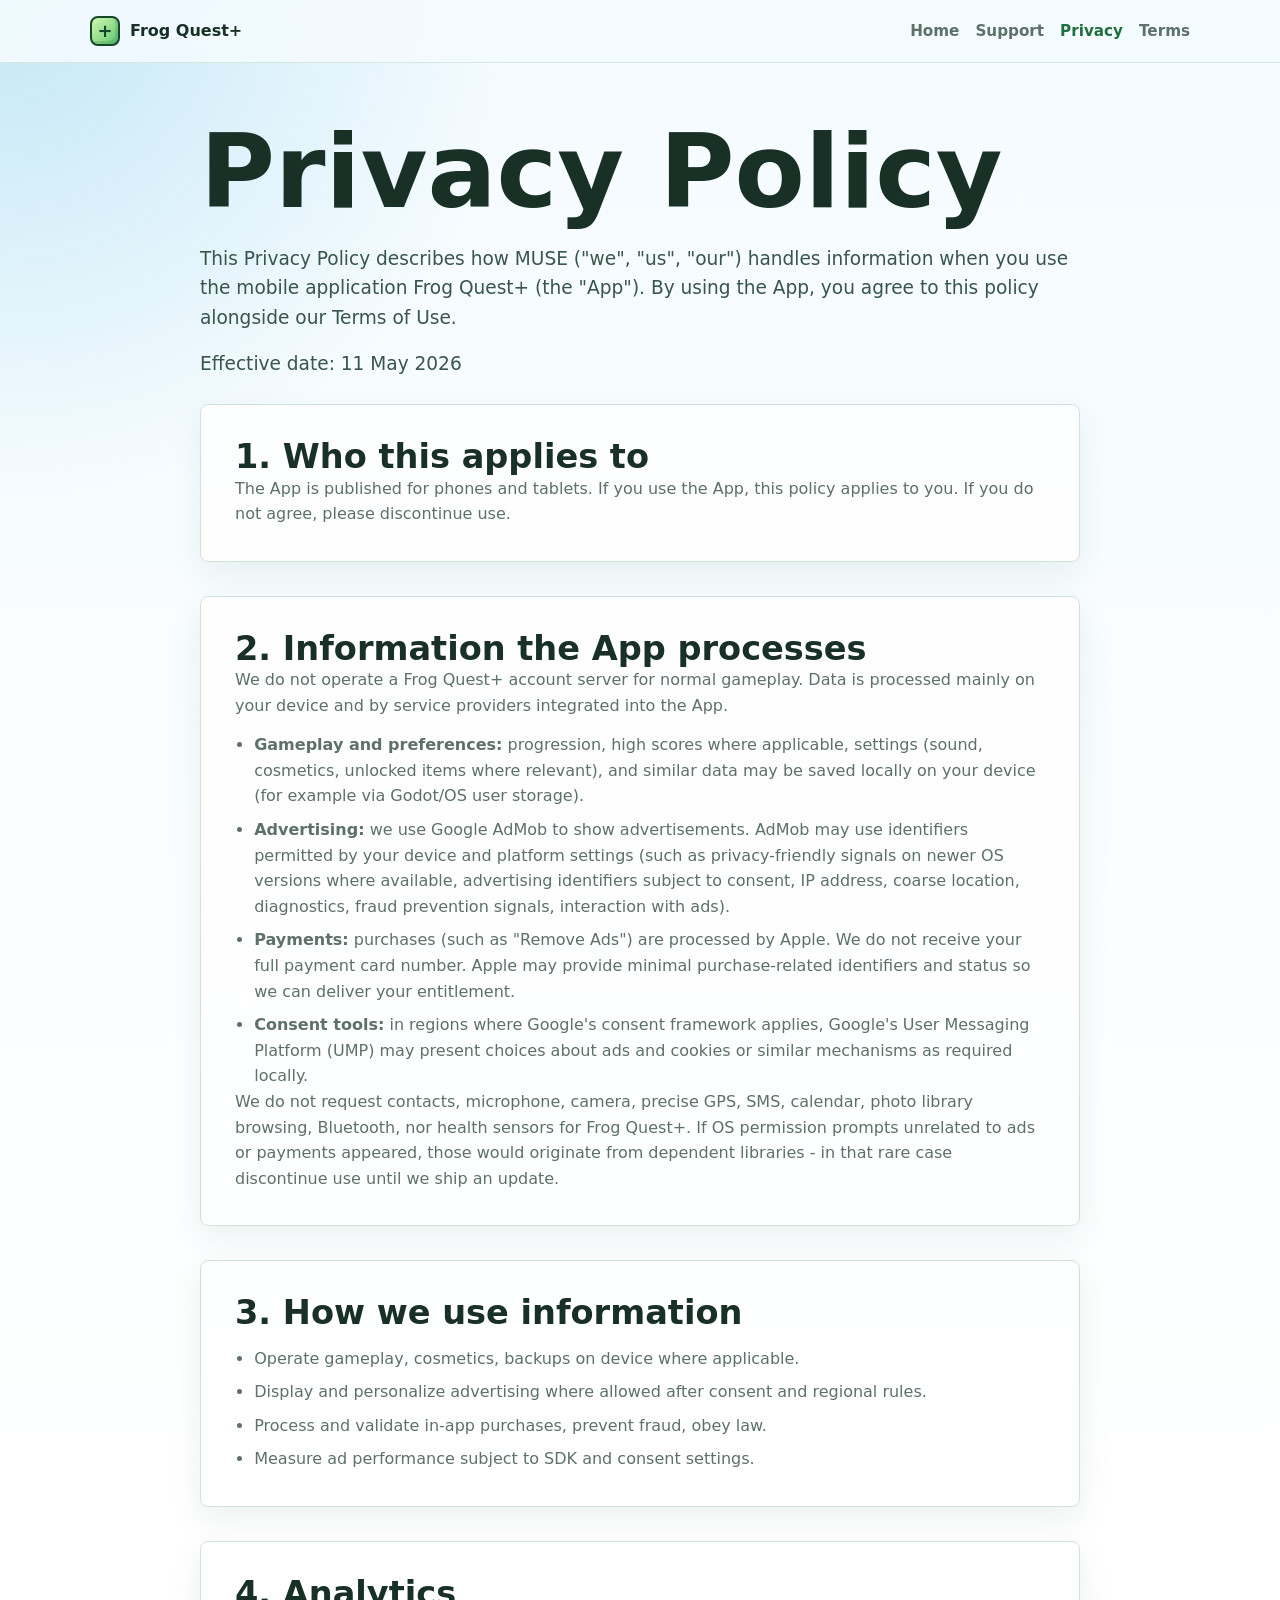
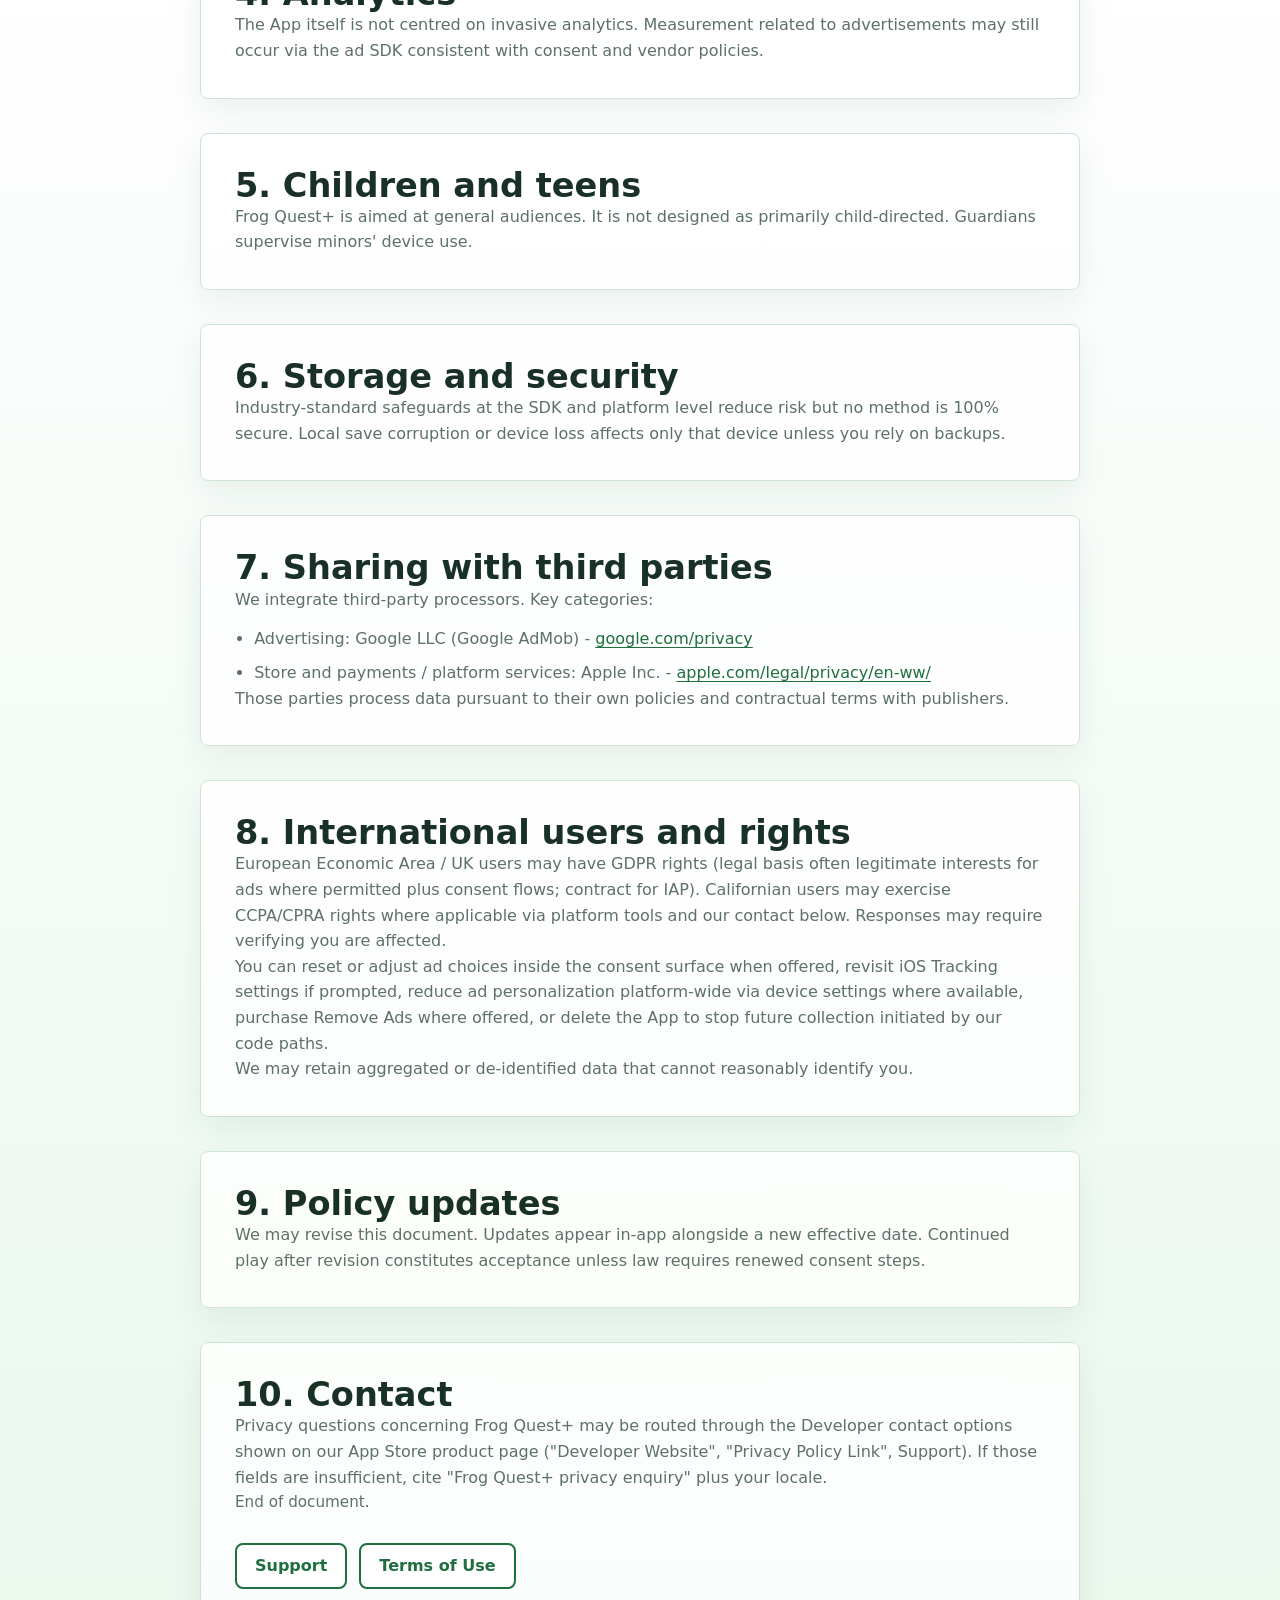
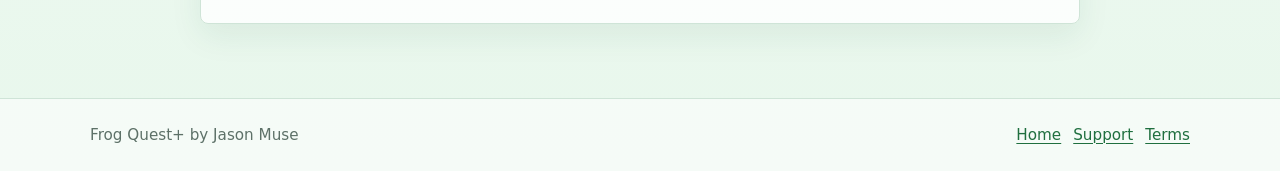
==== privacy_policy.html @ 597c9a6f "Add Frog Quest support site" ====
<!doctype html>
<html lang="en">
  <head>
    <meta charset="utf-8">
    <meta name="viewport" content="width=device-width, initial-scale=1">
    <title>Privacy Policy - Frog Quest+</title>
    <meta name="description" content="Privacy Policy for Frog Quest+, the iOS game by Jason Muse.">
    <link rel="stylesheet" href="styles.css">
  </head>
  <body>
    <header class="site-header">
      <nav class="nav" aria-label="Main navigation">
        <a class="brand" href="index.html">
          <span class="brand-mark" aria-hidden="true">+</span>
          <span>Frog Quest+</span>
        </a>
        <div class="nav-links">
          <a href="index.html">Home</a>
          <a href="support.html">Support</a>
          <a href="privacy_policy.html" aria-current="page">Privacy</a>
          <a href="terms_of_use.html">Terms</a>
        </div>
      </nav>
    </header>

    <main class="content-page">
      <section class="page-title" aria-labelledby="privacy-title">
        <h1 id="privacy-title">Privacy Policy</h1>
        <p>This Privacy Policy describes how MUSE ("we", "us", "our") handles information when you use the mobile application Frog Quest+ (the "App"). By using the App, you agree to this policy alongside our Terms of Use.</p>
        <p class="meta">Effective date: 11 May 2026</p>
      </section>

      <section class="document" aria-label="Privacy policy">
        <article class="info-block">
          <h2>1. Who this applies to</h2>
          <p>The App is published for phones and tablets. If you use the App, this policy applies to you. If you do not agree, please discontinue use.</p>
        </article>

        <article class="info-block">
          <h2>2. Information the App processes</h2>
          <p>We do not operate a Frog Quest+ account server for normal gameplay. Data is processed mainly on your device and by service providers integrated into the App.</p>
          <ul>
            <li><strong>Gameplay and preferences:</strong> progression, high scores where applicable, settings (sound, cosmetics, unlocked items where relevant), and similar data may be saved locally on your device (for example via Godot/OS user storage).</li>
            <li><strong>Advertising:</strong> we use Google AdMob to show advertisements. AdMob may use identifiers permitted by your device and platform settings (such as privacy-friendly signals on newer OS versions where available, advertising identifiers subject to consent, IP address, coarse location, diagnostics, fraud prevention signals, interaction with ads).</li>
            <li><strong>Payments:</strong> purchases (such as "Remove Ads") are processed by Apple. We do not receive your full payment card number. Apple may provide minimal purchase-related identifiers and status so we can deliver your entitlement.</li>
            <li><strong>Consent tools:</strong> in regions where Google's consent framework applies, Google's User Messaging Platform (UMP) may present choices about ads and cookies or similar mechanisms as required locally.</li>
          </ul>
          <p>We do not request contacts, microphone, camera, precise GPS, SMS, calendar, photo library browsing, Bluetooth, nor health sensors for Frog Quest+. If OS permission prompts unrelated to ads or payments appeared, those would originate from dependent libraries - in that rare case discontinue use until we ship an update.</p>
        </article>

        <article class="info-block">
          <h2>3. How we use information</h2>
          <ul>
            <li>Operate gameplay, cosmetics, backups on device where applicable.</li>
            <li>Display and personalize advertising where allowed after consent and regional rules.</li>
            <li>Process and validate in-app purchases, prevent fraud, obey law.</li>
            <li>Measure ad performance subject to SDK and consent settings.</li>
          </ul>
        </article>

        <article class="info-block">
          <h2>4. Analytics</h2>
          <p>The App itself is not centred on invasive analytics. Measurement related to advertisements may still occur via the ad SDK consistent with consent and vendor policies.</p>
        </article>

        <article class="info-block">
          <h2>5. Children and teens</h2>
          <p>Frog Quest+ is aimed at general audiences. It is not designed as primarily child-directed. Guardians supervise minors' device use.</p>
        </article>

        <article class="info-block">
          <h2>6. Storage and security</h2>
          <p>Industry-standard safeguards at the SDK and platform level reduce risk but no method is 100% secure. Local save corruption or device loss affects only that device unless you rely on backups.</p>
        </article>

        <article class="info-block">
          <h2>7. Sharing with third parties</h2>
          <p>We integrate third-party processors. Key categories:</p>
          <ul>
            <li>Advertising: Google LLC (Google AdMob) - <a href="https://google.com/privacy">google.com/privacy</a></li>
            <li>Store and payments / platform services: Apple Inc. - <a href="https://apple.com/legal/privacy/en-ww/">apple.com/legal/privacy/en-ww/</a></li>
          </ul>
          <p>Those parties process data pursuant to their own policies and contractual terms with publishers.</p>
        </article>

        <article class="info-block">
          <h2>8. International users and rights</h2>
          <p>European Economic Area / UK users may have GDPR rights (legal basis often legitimate interests for ads where permitted plus consent flows; contract for IAP). Californian users may exercise CCPA/CPRA rights where applicable via platform tools and our contact below. Responses may require verifying you are affected.</p>
          <p>You can reset or adjust ad choices inside the consent surface when offered, revisit iOS Tracking settings if prompted, reduce ad personalization platform-wide via device settings where available, purchase Remove Ads where offered, or delete the App to stop future collection initiated by our code paths.</p>
          <p>We may retain aggregated or de-identified data that cannot reasonably identify you.</p>
        </article>

        <article class="info-block">
          <h2>9. Policy updates</h2>
          <p>We may revise this document. Updates appear in-app alongside a new effective date. Continued play after revision constitutes acceptance unless law requires renewed consent steps.</p>
        </article>

        <article class="info-block">
          <h2>10. Contact</h2>
          <p>Privacy questions concerning Frog Quest+ may be routed through the Developer contact options shown on our App Store product page ("Developer Website", "Privacy Policy Link", Support). If those fields are insufficient, cite "Frog Quest+ privacy enquiry" plus your locale.</p>
          <p class="meta">End of document.</p>
          <div class="link-row">
            <a class="button secondary" href="support.html">Support</a>
            <a class="button secondary" href="terms_of_use.html">Terms of Use</a>
          </div>
        </article>
      </section>
    </main>

    <footer class="site-footer">
      <div class="footer-inner">
        <span>Frog Quest+ by Jason Muse</span>
        <div class="footer-links">
          <a href="index.html">Home</a>
          <a href="support.html">Support</a>
          <a href="terms_of_use.html">Terms</a>
        </div>
      </div>
    </footer>
  </body>
</html>
---- styles.css ----
:root {
  color-scheme: light;
  --bg: #f4fbff;
  --bg-2: #e8f7ec;
  --surface: #ffffff;
  --surface-soft: #f7fbf4;
  --ink: #183026;
  --muted: #5d7168;
  --line: #cfe4d7;
  --leaf: #3e9f5c;
  --leaf-dark: #1f6f3f;
  --sky: #74c7e7;
  --sun: #f6c65b;
  --mud: #7a5a35;
  --shadow: 0 18px 50px rgba(30, 84, 66, 0.14);
}

* {
  box-sizing: border-box;
}

html {
  min-height: 100%;
  background: var(--bg);
}

body {
  margin: 0;
  min-height: 100%;
  font-family: ui-sans-serif, system-ui, -apple-system, BlinkMacSystemFont, "Segoe UI", sans-serif;
  line-height: 1.6;
  color: var(--ink);
  overflow-x: hidden;
  background:
    radial-gradient(circle at top left, rgba(116, 199, 231, 0.38), transparent 32rem),
    linear-gradient(180deg, var(--bg) 0%, var(--surface) 46%, var(--bg-2) 100%);
}

a {
  color: var(--leaf-dark);
  text-decoration-thickness: 0.08em;
  text-underline-offset: 0.18em;
}

a:hover {
  color: #124d2b;
}

.site-header {
  position: sticky;
  top: 0;
  z-index: 10;
  border-bottom: 1px solid rgba(207, 228, 215, 0.8);
  background: rgba(244, 251, 255, 0.88);
  backdrop-filter: blur(16px);
}

.nav {
  width: calc(100% - 32px);
  max-width: 1100px;
  margin: 0 auto;
  display: flex;
  align-items: center;
  justify-content: space-between;
  gap: 20px;
  padding: 16px 0;
}

.brand {
  display: inline-flex;
  align-items: center;
  gap: 10px;
  min-width: max-content;
  color: var(--ink);
  font-weight: 800;
  text-decoration: none;
}

.brand-mark {
  width: 30px;
  height: 30px;
  display: inline-grid;
  place-items: center;
  border: 2px solid #13462a;
  border-radius: 8px;
  color: #13462a;
  background: linear-gradient(135deg, #d3f7ac, #5dc773);
  box-shadow: inset -3px -3px 0 rgba(19, 70, 42, 0.14);
  font-size: 18px;
  line-height: 1;
}

.nav-links {
  display: flex;
  flex-wrap: wrap;
  align-items: center;
  justify-content: flex-end;
  gap: 8px 16px;
}

.nav-links a {
  color: var(--muted);
  font-size: 0.95rem;
  font-weight: 700;
  text-decoration: none;
}

.nav-links a[aria-current="page"],
.nav-links a:hover {
  color: var(--leaf-dark);
}

main {
  width: calc(100% - 32px);
  max-width: 1100px;
  margin: 0 auto;
}

.hero {
  min-height: clamp(520px, 82vh, 760px);
  display: grid;
  grid-template-columns: minmax(0, 1.04fr) minmax(280px, 0.96fr);
  align-items: center;
  gap: clamp(28px, 6vw, 74px);
  padding: 54px 0 42px;
}

.hero-copy {
  max-width: 660px;
  min-width: 0;
}

h1,
h2,
h3 {
  line-height: 1.08;
  margin: 0;
  letter-spacing: 0;
  overflow-wrap: break-word;
}

h1 {
  font-size: clamp(3rem, 8vw, 6.9rem);
  font-weight: 900;
}

h2 {
  font-size: clamp(1.9rem, 4vw, 3.35rem);
  font-weight: 850;
}

h3 {
  font-size: 1.1rem;
  font-weight: 850;
}

p {
  margin: 0;
  overflow-wrap: break-word;
}

.lead {
  margin-top: 22px;
  max-width: 590px;
  color: #39564a;
  font-size: clamp(1.12rem, 2vw, 1.35rem);
  line-height: 1.55;
}

.hero-actions,
.link-row {
  display: flex;
  flex-wrap: wrap;
  gap: 12px;
  margin-top: 28px;
}

.button {
  display: inline-flex;
  align-items: center;
  justify-content: center;
  min-height: 46px;
  padding: 12px 18px;
  border: 2px solid var(--leaf-dark);
  border-radius: 8px;
  background: var(--leaf-dark);
  color: #ffffff;
  font-weight: 850;
  line-height: 1;
  text-decoration: none;
  box-shadow: 0 10px 22px rgba(31, 111, 63, 0.18);
}

.button.secondary {
  background: rgba(255, 255, 255, 0.78);
  color: var(--leaf-dark);
  box-shadow: none;
}

.button:hover {
  transform: translateY(-1px);
  color: #ffffff;
}

.button.secondary:hover {
  color: var(--leaf-dark);
}

.pixel-scene {
  position: relative;
  width: 100%;
  min-width: 0;
  min-height: 440px;
  border: 1px solid var(--line);
  border-radius: 8px;
  overflow: hidden;
  background:
    linear-gradient(180deg, rgba(116, 199, 231, 0.48) 0%, rgba(255, 255, 255, 0.64) 54%, rgba(196, 232, 176, 0.86) 100%);
  box-shadow: var(--shadow);
  isolation: isolate;
}

.pixel-scene::before {
  content: "";
  position: absolute;
  inset: 24px 30px auto auto;
  width: 74px;
  height: 74px;
  background: var(--sun);
  border: 4px solid rgba(122, 90, 53, 0.22);
  border-radius: 8px;
  box-shadow: 12px 12px 0 rgba(246, 198, 91, 0.18);
}

.tree {
  position: absolute;
  left: 50%;
  bottom: -18px;
  width: 96px;
  height: 348px;
  transform: translateX(-50%);
  background: linear-gradient(90deg, #5d3d22, #8f673a 46%, #5d3d22);
  border: 4px solid #4d341d;
  border-bottom: 0;
  border-radius: 8px 8px 0 0;
}

.tree::before,
.tree::after {
  content: "";
  position: absolute;
  left: 50%;
  width: 190px;
  height: 86px;
  transform: translateX(-50%);
  border: 4px solid #174927;
  border-radius: 8px;
  background:
    linear-gradient(90deg, transparent 0 18px, rgba(255, 255, 255, 0.18) 18px 23px, transparent 23px),
    linear-gradient(135deg, #7ed56b, #2f954d);
  box-shadow:
    -72px 34px 0 -8px #4ab25b,
    74px 46px 0 -10px #6acb65,
    4px 76px 0 -12px #2d8848;
}

.tree::before {
  top: 22px;
}

.tree::after {
  top: 128px;
  width: 154px;
  height: 72px;
  opacity: 0.94;
}

.platform {
  position: absolute;
  height: 18px;
  border: 3px solid #4d341d;
  border-radius: 6px;
  background: linear-gradient(180deg, #7fc15d, #5a923c);
  box-shadow: 0 8px 0 #6e4c28;
}

.platform.one {
  width: 122px;
  left: 42px;
  bottom: 124px;
}

.platform.two {
  width: 110px;
  right: 50px;
  bottom: 214px;
}

.platform.three {
  width: 92px;
  left: 58px;
  top: 110px;
}

.frog {
  position: absolute;
  left: 88px;
  bottom: 160px;
  width: 48px;
  height: 34px;
  border: 4px solid #13462a;
  border-radius: 8px;
  background: #7ee26e;
  box-shadow:
    0 16px 0 -7px #4db759,
    40px 8px 0 -10px #13462a;
}

.frog::before,
.frog::after {
  content: "";
  position: absolute;
  top: -14px;
  width: 16px;
  height: 16px;
  border: 3px solid #13462a;
  border-radius: 6px;
  background: #dfffd6;
}

.frog::before {
  left: 3px;
}

.frog::after {
  right: 3px;
}

.section {
  padding: 54px 0;
}

.section + .section {
  border-top: 1px solid var(--line);
}

.section-header {
  max-width: 760px;
  min-width: 0;
  margin-bottom: 28px;
}

.section-header p {
  margin-top: 14px;
  color: var(--muted);
  font-size: 1.08rem;
}

.grid {
  display: grid;
  grid-template-columns: repeat(3, minmax(0, 1fr));
  gap: 16px;
  min-width: 0;
}

.grid.two {
  grid-template-columns: repeat(2, minmax(0, 1fr));
}

.card,
.info-block {
  min-width: 0;
  border: 1px solid var(--line);
  border-radius: 8px;
  background: rgba(255, 255, 255, 0.82);
  box-shadow: 0 12px 32px rgba(30, 84, 66, 0.08);
}

.card {
  padding: 22px;
}

.card p,
.info-block p,
li {
  color: var(--muted);
  overflow-wrap: break-word;
}

.card p {
  margin-top: 8px;
}

.info-block {
  padding: clamp(22px, 4vw, 34px);
}

.info-block + .info-block {
  margin-top: 16px;
}

.content-page {
  max-width: 880px;
  padding: 54px 0 74px;
}

.page-title {
  margin-bottom: 26px;
}

.page-title p {
  margin-top: 16px;
  color: #39564a;
  font-size: 1.16rem;
}

.document {
  display: grid;
  gap: 18px;
  min-width: 0;
}

.document h2 {
  font-size: clamp(1.45rem, 3vw, 2.1rem);
}

.document h3 {
  margin-top: 10px;
}

ul,
ol {
  margin: 14px 0 0;
  padding-left: 1.2rem;
}

li + li {
  margin-top: 8px;
}

.meta {
  color: var(--muted);
  font-size: 0.95rem;
}

.site-footer {
  border-top: 1px solid var(--line);
  background: rgba(255, 255, 255, 0.58);
}

.footer-inner {
  width: calc(100% - 32px);
  max-width: 1100px;
  margin: 0 auto;
  display: flex;
  flex-wrap: wrap;
  align-items: center;
  justify-content: space-between;
  gap: 12px 20px;
  padding: 24px 0;
  color: var(--muted);
  font-size: 0.95rem;
}

.footer-links {
  display: flex;
  flex-wrap: wrap;
  gap: 12px;
}

@media (max-width: 820px) {
  .site-header {
    position: static;
  }

  .nav {
    align-items: flex-start;
    flex-direction: column;
  }

  .nav-links {
    justify-content: flex-start;
  }

  .hero {
    min-height: auto;
    grid-template-columns: 1fr;
    padding: 42px 0 26px;
  }

  .pixel-scene {
    min-height: 360px;
  }

  .grid,
  .grid.two {
    grid-template-columns: 1fr;
  }
}

@media (max-width: 520px) {
  main,
  .nav,
  .footer-inner {
    width: calc(100% - 22px);
    max-width: 1100px;
  }

  .nav-links {
    gap: 6px 12px;
  }

  .button {
    width: 100%;
  }

  .pixel-scene {
    min-height: 300px;
  }

  .tree {
    height: 282px;
  }
}
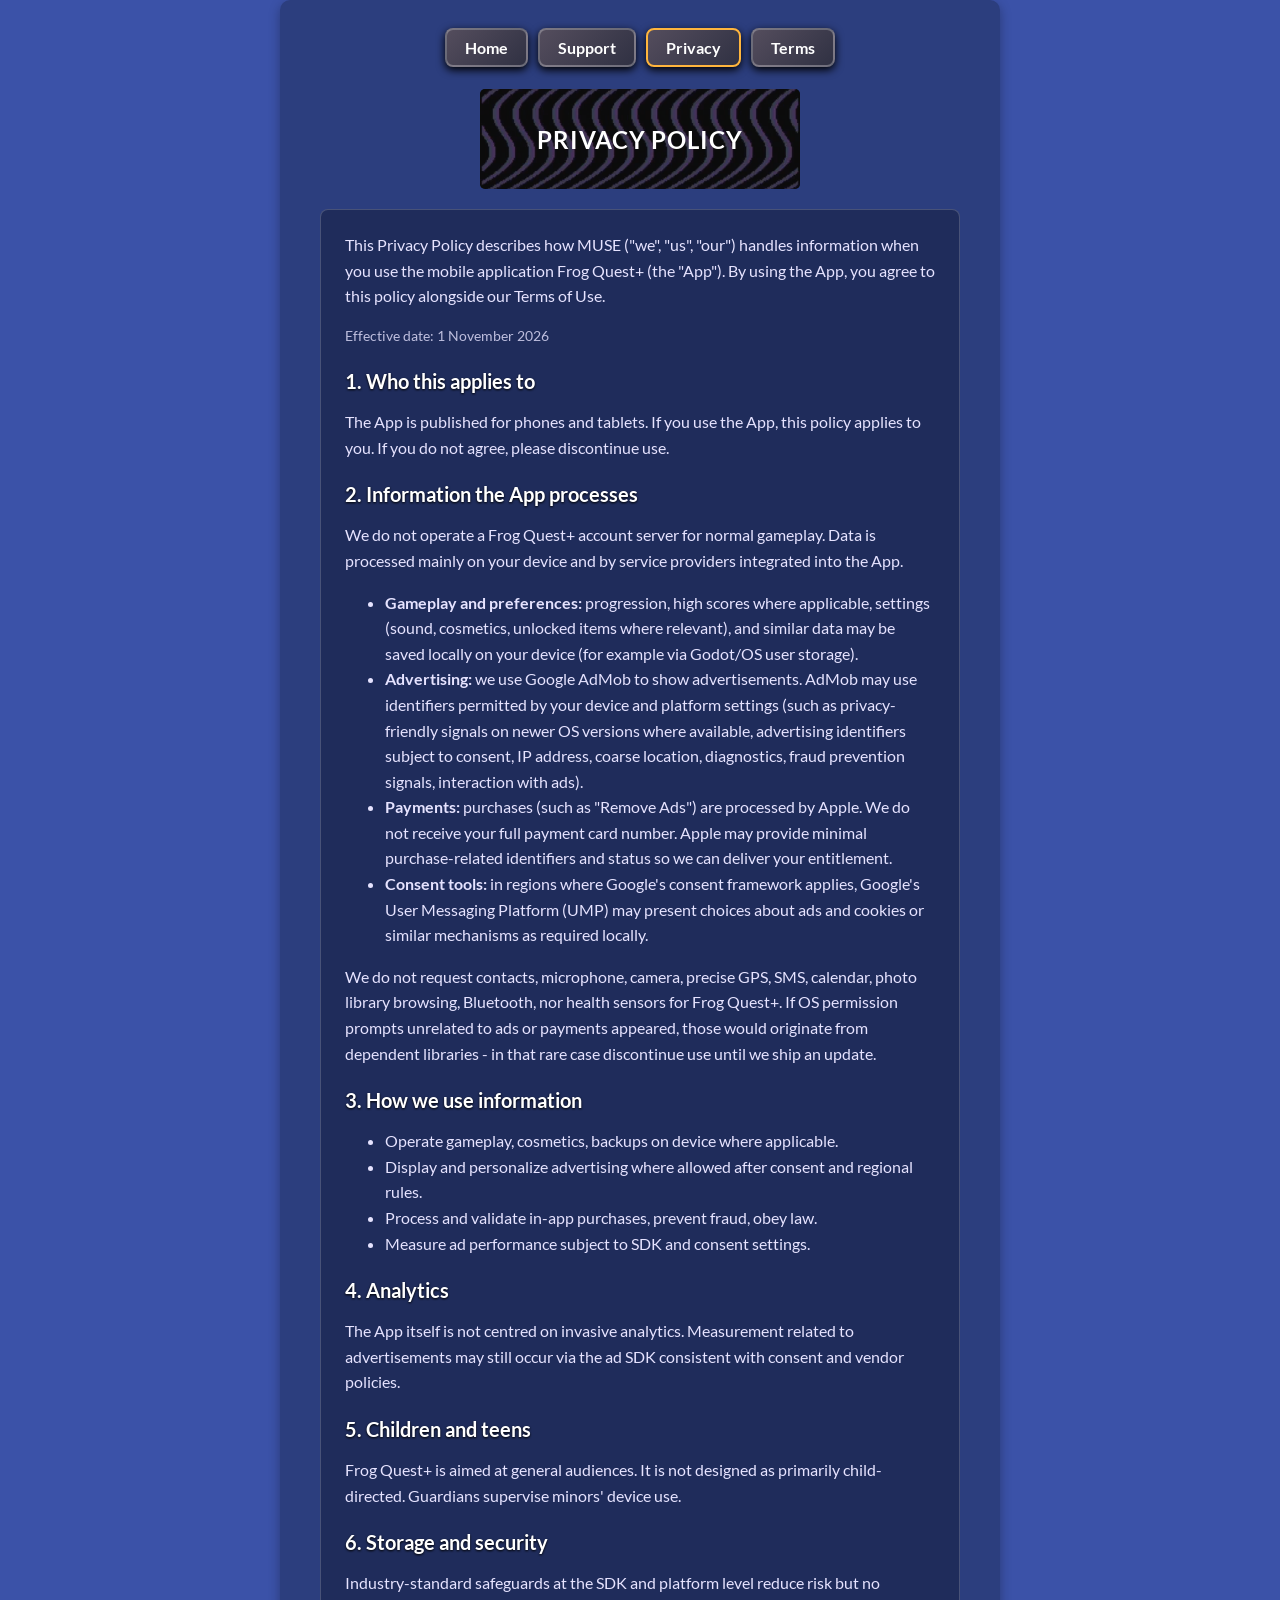
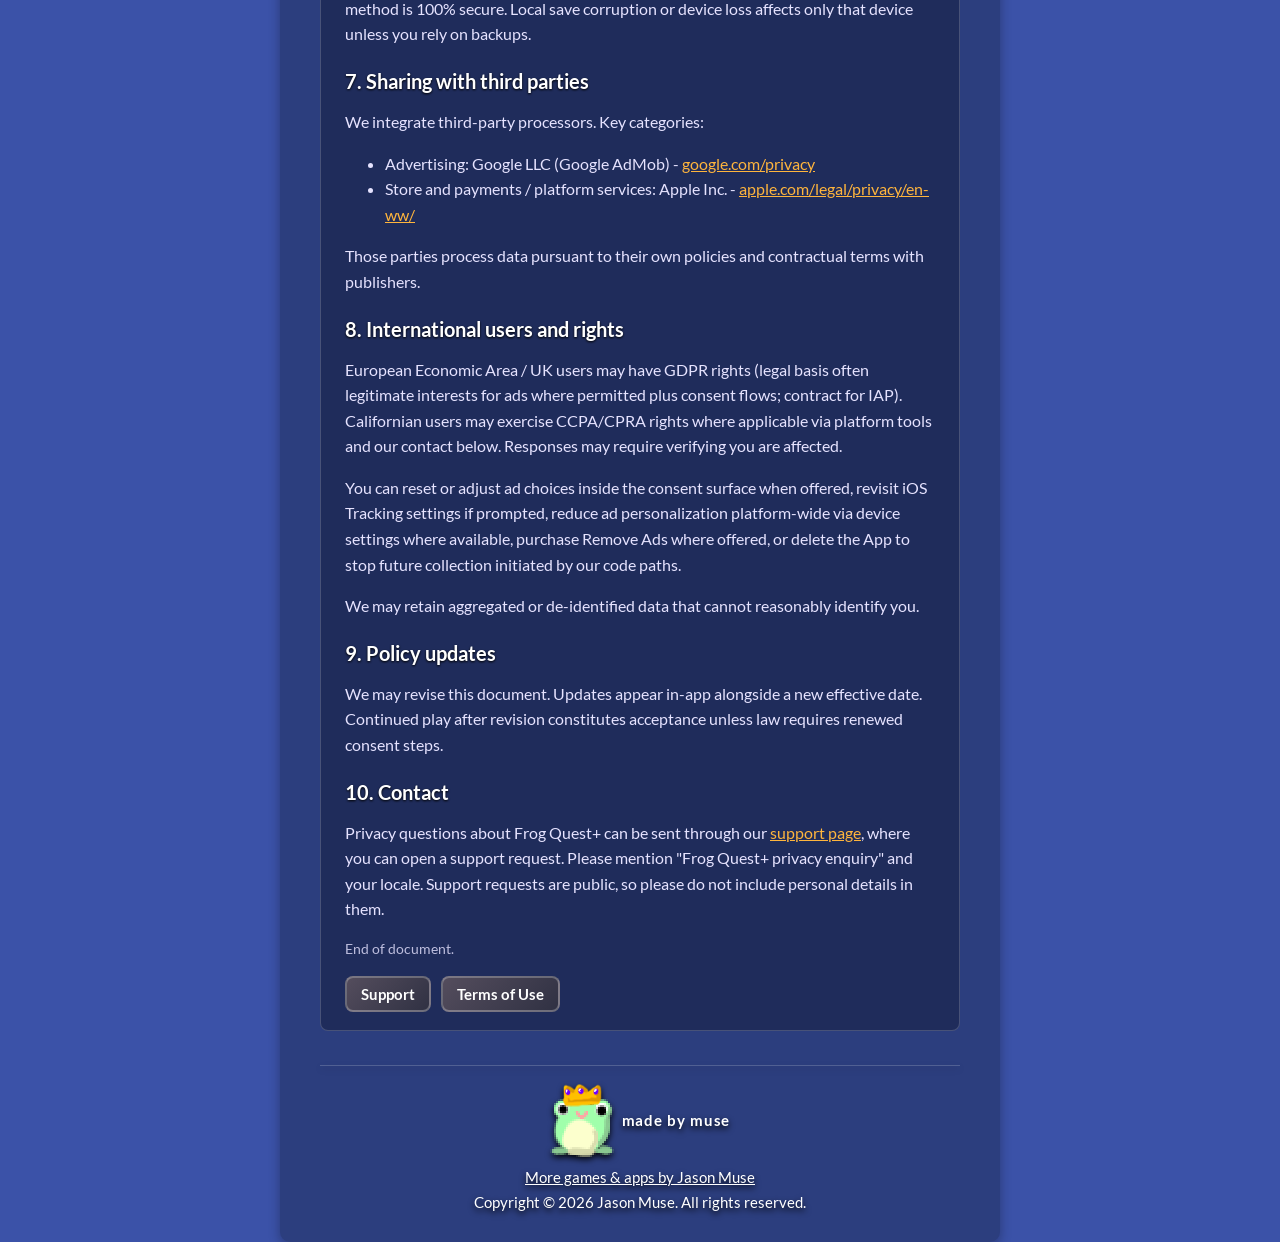
==== commit 0305d746: "Restyle the site like jasonmuse.github.io; real contact + fuller FAQ - Same look as the portfolio: r" ====
--- a/privacy_policy.html
+++ b/privacy_policy.html
@@ -1,36 +1,55 @@
 <!doctype html>
 <html lang="en">
-  <head>
-    <meta charset="utf-8">
-    <meta name="viewport" content="width=device-width, initial-scale=1">
-    <title>Privacy Policy - Frog Quest+</title>
-    <meta name="description" content="Privacy Policy for Frog Quest+, the iOS game by Jason Muse.">
-    <link rel="stylesheet" href="styles.css">
-  </head>
-  <body>
-    <header class="site-header">
-      <nav class="nav" aria-label="Main navigation">
-        <a class="brand" href="index.html">
-          <span class="brand-mark" aria-hidden="true">+</span>
-          <span>Frog Quest+</span>
-        </a>
-        <div class="nav-links">
-          <a href="index.html">Home</a>
-          <a href="support.html">Support</a>
-          <a href="privacy_policy.html" aria-current="page">Privacy</a>
-          <a href="terms_of_use.html">Terms</a>
-        </div>
-      </nav>
-    </header>
+<!-- Nothing sneaky in here, just the privacy policy. Pinky promise :] -->
 
-    <main class="content-page">
-      <section class="page-title" aria-labelledby="privacy-title">
-        <h1 id="privacy-title">Privacy Policy</h1>
-        <p>This Privacy Policy describes how MUSE ("we", "us", "our") handles information when you use the mobile application Frog Quest+ (the "App"). By using the App, you agree to this policy alongside our Terms of Use.</p>
-        <p class="meta">Effective date: 11 May 2026</p>
-      </section>
+<head>
+	<meta charset="utf-8">
+	<meta name="viewport" content="width=device-width, initial-scale=1">
+	<title>Privacy Policy - Frog Quest+</title>
+	<meta name="description" content="Privacy Policy for Frog Quest+, the iOS game by Jason Muse.">
+	<meta name="author" content="Jason Muse">
+	<meta name="theme-color" content="#373593">
+	<link rel="canonical" href="https://jasonmuse.github.io/frog-quest-support/privacy_policy.html">
+	<link rel="icon" href="images/froggy.png">
+	<link rel="apple-touch-icon" href="images/app-frog-quest-icon.jpg">
+	<link rel="preload" href="fonts/lato-v24-latin-regular.woff2" as="font" type="font/woff2" crossorigin>
+	<link rel="stylesheet" href="styles.css">
 
-      <section class="document" aria-label="Privacy policy">
+	<script>
+		// A new sky color on every load, like my main site ;]
+		const startColor = { r: 55, g: 53, b: 147 }; // Purple #373593
+		const endColor = { r: 60, g: 86, b: 171 }; // Blue #3C56AB
+
+		function randomColor(start, end) {
+			const factor = Math.random();
+			const r = Math.round(start.r + factor * (end.r - start.r));
+			const g = Math.round(start.g + factor * (end.g - start.g));
+			const b = Math.round(start.b + factor * (end.b - start.b));
+			return `rgb(${r}, ${g}, ${b})`;
+		}
+
+		document.addEventListener("DOMContentLoaded", () => {
+			document.body.style.backgroundColor = randomColor(startColor, endColor);
+		});
+	</script>
+</head>
+
+<body>
+	<div id="main-container">
+		<main>
+			<nav class="top-nav" aria-label="Frog Quest+ pages">
+				<a class="pill" href="index.html">Home</a>
+				<a class="pill" href="support.html">Support</a>
+				<a class="pill" href="privacy_policy.html" aria-current="page">Privacy</a>
+				<a class="pill" href="terms_of_use.html">Terms</a>
+			</nav>
+
+			<h1 class="section-title wide">PRIVACY POLICY</h1>
+
+			<section class="document" aria-label="Privacy policy">
+				<p>This Privacy Policy describes how MUSE ("we", "us", "our") handles information when you use the mobile application Frog Quest+ (the "App"). By using the App, you agree to this policy alongside our Terms of Use.</p>
+				<p class="meta">Effective date: 1 November 2026</p>
+
         <article class="info-block">
           <h2>1. Who this applies to</h2>
           <p>The App is published for phones and tablets. If you use the App, this policy applies to you. If you do not agree, please discontinue use.</p>
@@ -97,25 +116,23 @@
 
         <article class="info-block">
           <h2>10. Contact</h2>
-          <p>Privacy questions concerning Frog Quest+ may be routed through the Developer contact options shown on our App Store product page ("Developer Website", "Privacy Policy Link", Support). If those fields are insufficient, cite "Frog Quest+ privacy enquiry" plus your locale.</p>
+          <p>Privacy questions about Frog Quest+ can be sent through our <a href="support.html">support page</a>, where you can open a support request. Please mention "Frog Quest+ privacy enquiry" and your locale. Support requests are public, so please do not include personal details in them.</p>
           <p class="meta">End of document.</p>
           <div class="link-row">
             <a class="button secondary" href="support.html">Support</a>
             <a class="button secondary" href="terms_of_use.html">Terms of Use</a>
           </div>
         </article>
-      </section>
-    </main>
+			</section>
 
-    <footer class="site-footer">
-      <div class="footer-inner">
-        <span>Frog Quest+ by Jason Muse</span>
-        <div class="footer-links">
-          <a href="index.html">Home</a>
-          <a href="support.html">Support</a>
-          <a href="terms_of_use.html">Terms</a>
-        </div>
-      </div>
-    </footer>
-  </body>
+			<footer class="site-footer">
+				<span class="made-by"><img class="pixel" src="images/froggy-crowned.png" alt="" width="64" height="73">
+					made by muse</span><br>
+				<a href="https://jasonmuse.github.io/">More games &amp; apps by Jason Muse</a><br>
+				<span>Copyright &copy; 2026 Jason Muse. All rights reserved.</span>
+			</footer>
+		</main>
+	</div>
+</body>
+
 </html>
--- a/styles.css
+++ b/styles.css
@@ -1,524 +1,649 @@
+/* Frog Quest+ support site, same look as jasonmuse.github.io (Lato, the purple/blue sky, the squiggle titles) */
+
+@font-face {
+	font-display: swap;
+	font-family: 'Lato';
+	font-style: normal;
+	font-weight: 400;
+	src: url('fonts/lato-v24-latin-regular.woff2') format('woff2');
+}
+
+@font-face {
+	font-display: swap;
+	font-family: 'Lato';
+	font-style: italic;
+	font-weight: 400;
+	src: url('fonts/lato-v24-latin-italic.woff2') format('woff2');
+}
+
+@font-face {
+	font-display: swap;
+	font-family: 'Lato';
+	font-style: normal;
+	font-weight: 700;
+	src: url('fonts/lato-v24-latin-700.woff2') format('woff2');
+}
+
 :root {
-  color-scheme: light;
-  --bg: #f4fbff;
-  --bg-2: #e8f7ec;
-  --surface: #ffffff;
-  --surface-soft: #f7fbf4;
-  --ink: #183026;
-  --muted: #5d7168;
-  --line: #cfe4d7;
-  --leaf: #3e9f5c;
-  --leaf-dark: #1f6f3f;
-  --sky: #74c7e7;
-  --sun: #f6c65b;
-  --mud: #7a5a35;
-  --shadow: 0 18px 50px rgba(30, 84, 66, 0.14);
+	--sky: #373593;            /* each page's script picks a shade between this and #3C56AB on every load */
+	--panel: rgba(0, 0, 0, 0.25);
+	--ink: #ffffff;
+	--soft-ink: #e6e3ff;
+	--quest-orange: #ffb53d;   /* the FROG QUEST logo */
+	--frog-card: linear-gradient(135deg, #16392f 0%, #20351d 54%, #382814 100%);
+	--line: rgba(255, 255, 255, 0.18);
 }
 
 * {
-  box-sizing: border-box;
-}
-
-html {
-  min-height: 100%;
-  background: var(--bg);
+	box-sizing: border-box;
 }
 
 body {
-  margin: 0;
-  min-height: 100%;
-  font-family: ui-sans-serif, system-ui, -apple-system, BlinkMacSystemFont, "Segoe UI", sans-serif;
-  line-height: 1.6;
-  color: var(--ink);
-  overflow-x: hidden;
-  background:
-    radial-gradient(circle at top left, rgba(116, 199, 231, 0.38), transparent 32rem),
-    linear-gradient(180deg, var(--bg) 0%, var(--surface) 46%, var(--bg-2) 100%);
+	margin: 0;
+	padding: 0;
+	font-family: 'Lato', sans-serif;
+	color: var(--ink);
+	background-color: var(--sky);
+}
+
+img {
+	max-width: 100%;
+	height: auto;
 }
 
 a {
-  color: var(--leaf-dark);
-  text-decoration-thickness: 0.08em;
-  text-underline-offset: 0.18em;
-}
-
-a:hover {
-  color: #124d2b;
-}
-
-.site-header {
-  position: sticky;
-  top: 0;
-  z-index: 10;
-  border-bottom: 1px solid rgba(207, 228, 215, 0.8);
-  background: rgba(244, 251, 255, 0.88);
-  backdrop-filter: blur(16px);
-}
-
-.nav {
-  width: calc(100% - 32px);
-  max-width: 1100px;
-  margin: 0 auto;
-  display: flex;
-  align-items: center;
-  justify-content: space-between;
-  gap: 20px;
-  padding: 16px 0;
-}
-
-.brand {
-  display: inline-flex;
-  align-items: center;
-  gap: 10px;
-  min-width: max-content;
-  color: var(--ink);
-  font-weight: 800;
-  text-decoration: none;
-}
-
-.brand-mark {
-  width: 30px;
-  height: 30px;
-  display: inline-grid;
-  place-items: center;
-  border: 2px solid #13462a;
-  border-radius: 8px;
-  color: #13462a;
-  background: linear-gradient(135deg, #d3f7ac, #5dc773);
-  box-shadow: inset -3px -3px 0 rgba(19, 70, 42, 0.14);
-  font-size: 18px;
-  line-height: 1;
-}
-
-.nav-links {
-  display: flex;
-  flex-wrap: wrap;
-  align-items: center;
-  justify-content: flex-end;
-  gap: 8px 16px;
-}
-
-.nav-links a {
-  color: var(--muted);
-  font-size: 0.95rem;
-  font-weight: 700;
-  text-decoration: none;
-}
-
-.nav-links a[aria-current="page"],
-.nav-links a:hover {
-  color: var(--leaf-dark);
+	color: var(--quest-orange);
+}
+
+a:focus-visible,
+summary:focus-visible {
+	outline: 3px solid var(--quest-orange);
+	outline-offset: 3px;
+}
+
+.pixel {
+	image-rendering: pixelated;
+}
+
+/* ── Page frame ─────────────────────────────────────────── */
+
+#main-container {
+	width: 100%;
+	display: flex;
+	justify-content: center;
 }
 
 main {
-  width: calc(100% - 32px);
-  max-width: 1100px;
-  margin: 0 auto;
-}
-
-.hero {
-  min-height: clamp(520px, 82vh, 760px);
-  display: grid;
-  grid-template-columns: minmax(0, 1.04fr) minmax(280px, 0.96fr);
-  align-items: center;
-  gap: clamp(28px, 6vw, 74px);
-  padding: 54px 0 42px;
-}
-
-.hero-copy {
-  max-width: 660px;
-  min-width: 0;
-}
-
-h1,
-h2,
-h3 {
-  line-height: 1.08;
-  margin: 0;
-  letter-spacing: 0;
-  overflow-wrap: break-word;
-}
-
-h1 {
-  font-size: clamp(3rem, 8vw, 6.9rem);
-  font-weight: 900;
-}
-
-h2 {
-  font-size: clamp(1.9rem, 4vw, 3.35rem);
-  font-weight: 850;
-}
-
-h3 {
-  font-size: 1.1rem;
-  font-weight: 850;
-}
-
-p {
-  margin: 0;
-  overflow-wrap: break-word;
-}
-
-.lead {
-  margin-top: 22px;
-  max-width: 590px;
-  color: #39564a;
-  font-size: clamp(1.12rem, 2vw, 1.35rem);
-  line-height: 1.55;
-}
-
-.hero-actions,
-.link-row {
-  display: flex;
-  flex-wrap: wrap;
-  gap: 12px;
-  margin-top: 28px;
-}
-
-.button {
-  display: inline-flex;
-  align-items: center;
-  justify-content: center;
-  min-height: 46px;
-  padding: 12px 18px;
-  border: 2px solid var(--leaf-dark);
-  border-radius: 8px;
-  background: var(--leaf-dark);
-  color: #ffffff;
-  font-weight: 850;
-  line-height: 1;
-  text-decoration: none;
-  box-shadow: 0 10px 22px rgba(31, 111, 63, 0.18);
-}
-
-.button.secondary {
-  background: rgba(255, 255, 255, 0.78);
-  color: var(--leaf-dark);
-  box-shadow: none;
-}
-
-.button:hover {
-  transform: translateY(-1px);
-  color: #ffffff;
-}
-
-.button.secondary:hover {
-  color: var(--leaf-dark);
-}
-
-.pixel-scene {
-  position: relative;
-  width: 100%;
-  min-width: 0;
-  min-height: 440px;
-  border: 1px solid var(--line);
-  border-radius: 8px;
-  overflow: hidden;
-  background:
-    linear-gradient(180deg, rgba(116, 199, 231, 0.48) 0%, rgba(255, 255, 255, 0.64) 54%, rgba(196, 232, 176, 0.86) 100%);
-  box-shadow: var(--shadow);
-  isolation: isolate;
-}
-
-.pixel-scene::before {
-  content: "";
-  position: absolute;
-  inset: 24px 30px auto auto;
-  width: 74px;
-  height: 74px;
-  background: var(--sun);
-  border: 4px solid rgba(122, 90, 53, 0.22);
-  border-radius: 8px;
-  box-shadow: 12px 12px 0 rgba(246, 198, 91, 0.18);
-}
-
-.tree {
-  position: absolute;
-  left: 50%;
-  bottom: -18px;
-  width: 96px;
-  height: 348px;
-  transform: translateX(-50%);
-  background: linear-gradient(90deg, #5d3d22, #8f673a 46%, #5d3d22);
-  border: 4px solid #4d341d;
-  border-bottom: 0;
-  border-radius: 8px 8px 0 0;
-}
-
-.tree::before,
-.tree::after {
-  content: "";
-  position: absolute;
-  left: 50%;
-  width: 190px;
-  height: 86px;
-  transform: translateX(-50%);
-  border: 4px solid #174927;
-  border-radius: 8px;
-  background:
-    linear-gradient(90deg, transparent 0 18px, rgba(255, 255, 255, 0.18) 18px 23px, transparent 23px),
-    linear-gradient(135deg, #7ed56b, #2f954d);
-  box-shadow:
-    -72px 34px 0 -8px #4ab25b,
-    74px 46px 0 -10px #6acb65,
-    4px 76px 0 -12px #2d8848;
-}
-
-.tree::before {
-  top: 22px;
-}
-
-.tree::after {
-  top: 128px;
-  width: 154px;
-  height: 72px;
-  opacity: 0.94;
-}
-
-.platform {
-  position: absolute;
-  height: 18px;
-  border: 3px solid #4d341d;
-  border-radius: 6px;
-  background: linear-gradient(180deg, #7fc15d, #5a923c);
-  box-shadow: 0 8px 0 #6e4c28;
-}
-
-.platform.one {
-  width: 122px;
-  left: 42px;
-  bottom: 124px;
-}
-
-.platform.two {
-  width: 110px;
-  right: 50px;
-  bottom: 214px;
-}
-
-.platform.three {
-  width: 92px;
-  left: 58px;
-  top: 110px;
-}
-
-.frog {
-  position: absolute;
-  left: 88px;
-  bottom: 160px;
-  width: 48px;
-  height: 34px;
-  border: 4px solid #13462a;
-  border-radius: 8px;
-  background: #7ee26e;
-  box-shadow:
-    0 16px 0 -7px #4db759,
-    40px 8px 0 -10px #13462a;
-}
-
-.frog::before,
-.frog::after {
-  content: "";
-  position: absolute;
-  top: -14px;
-  width: 16px;
-  height: 16px;
-  border: 3px solid #13462a;
-  border-radius: 6px;
-  background: #dfffd6;
-}
-
-.frog::before {
-  left: 3px;
-}
-
-.frog::after {
-  right: 3px;
-}
-
-.section {
-  padding: 54px 0;
-}
-
-.section + .section {
-  border-top: 1px solid var(--line);
-}
-
-.section-header {
-  max-width: 760px;
-  min-width: 0;
-  margin-bottom: 28px;
-}
-
-.section-header p {
-  margin-top: 14px;
-  color: var(--muted);
-  font-size: 1.08rem;
-}
-
-.grid {
-  display: grid;
-  grid-template-columns: repeat(3, minmax(0, 1fr));
-  gap: 16px;
-  min-width: 0;
-}
-
-.grid.two {
-  grid-template-columns: repeat(2, minmax(0, 1fr));
-}
-
-.card,
-.info-block {
-  min-width: 0;
-  border: 1px solid var(--line);
-  border-radius: 8px;
-  background: rgba(255, 255, 255, 0.82);
-  box-shadow: 0 12px 32px rgba(30, 84, 66, 0.08);
+	width: 100%;
+	max-width: 720px;
+	background-color: var(--panel);
+	border-radius: 10px;
+	box-shadow: 0px 4px 12px rgba(0, 0, 0, 0.3);
+	padding: 28px 40px 0px 40px;
+}
+
+.text {
+	width: 95%;
+	margin: 2% auto 0;
+	font-size: 20px;
+	line-height: 1.5;
+	text-align: center;
+	filter: drop-shadow(0px 3px 3px #000000);
+}
+
+.small-text {
+	font-size: 15px;
+	line-height: 1.45;
+	color: var(--soft-ink);
+}
+
+/* ── Nav pills (the portfolio's resume buttons, smaller) ── */
+
+.top-nav {
+	display: flex;
+	flex-wrap: wrap;
+	justify-content: center;
+	gap: 10px;
+	margin: 0 auto 8px;
+}
+
+.pill,
+.big-pill {
+	display: inline-block;
+	padding: 8px 18px;
+	font-size: 16px;
+	font-weight: 700;
+	color: #ffffff;
+	text-align: center;
+	text-decoration: none;
+	background: linear-gradient(135deg, #544d5d, #303143);
+	border: 2px solid #ffffff44;
+	border-radius: 8px;
+	filter: drop-shadow(0px 3px 4px #000000);
+	transition: transform 0.25s ease, background 0.3s ease, border 0.3s ease;
+}
+
+.pill:hover,
+.big-pill:hover {
+	transform: scale(1.03);
+	background: linear-gradient(135deg, #4e4e4e, #2a2a2a);
+	border-color: #ffffffaa;
+}
+
+.pill[aria-current="page"] {
+	border-color: var(--quest-orange);
+}
+
+.big-pill {
+	padding: 12px 25px;
+	font-size: 19px;
+	min-width: 200px;
+}
+
+.big-pill.go {
+	background: linear-gradient(135deg, #2f6b3c, #1a3d22);
+}
+
+.big-pill.go:hover {
+	background: linear-gradient(135deg, #2a5c34, #14301b);
+}
+
+.button-row {
+	display: flex;
+	flex-wrap: wrap;
+	justify-content: center;
+	align-items: center;
+	gap: 12px;
+	margin: 22px auto;
+}
+
+/* ── Title art ──────────────────────────────────────────── */
+
+.art {
+	text-align: center;
+	margin: 18px auto 6px;
+}
+
+.art img {
+	width: 78%;
+	max-width: 460px;
+	filter: drop-shadow(0px 0px 6px rgba(255, 255, 255, 0.55));
+	animation: tilt 7s infinite alternate ease-in-out;
+	transform-origin: 50% 50%;
+}
+
+@keyframes tilt {
+	from { transform: rotate(-2deg); }
+	to   { transform: rotate(2deg); }
+}
+
+/* ── Squiggle section titles (straight from the portfolio) ── */
+
+.section-title {
+	position: relative;
+	width: 250px;
+	height: 100px;
+	margin: 34px auto 20px;
+	display: flex;
+	align-items: center;
+	justify-content: center;
+	text-align: center;
+	font-size: 24px;
+	font-weight: 700;
+	letter-spacing: 0.04em;
+	color: #ffffff;
+	border-radius: 5px;
+	overflow: hidden;
+	background-color: #171717;
+	transform: translateZ(0);
+	isolation: isolate;
+}
+
+.section-title::before {
+	content: "";
+	position: absolute;
+	inset: -2px;
+	background-image: url("images/earthboundbattlesquiggle-soft.webp");
+	background-size: cover;
+	background-position: center;
+	opacity: 0.5;
+	transform: scale(1.03);
+	z-index: -1;
+}
+
+.section-title.wide {
+	width: 320px;
+}
+
+h1.section-title {
+	margin-top: 22px;
+}
+
+/* ── App Store button + phone reel ─────────────────────── */
+
+.app-store-button {
+	display: inline-flex;
+	align-items: center;
+	gap: 10px;
+	padding: 9px 18px;
+	color: #ffffff;
+	text-decoration: none;
+	background: #050505;
+	border: 2px solid #ffffff33;
+	border-radius: 8px;
+	box-shadow: inset 0px 1px 0px rgba(255, 255, 255, 0.18), 0px 5px 12px rgba(0, 0, 0, 0.3);
+	transition: transform 0.25s ease, border 0.3s ease;
+}
+
+.app-store-button:hover {
+	transform: scale(1.03);
+	border-color: #ffffffaa;
+}
+
+.app-store-button svg {
+	width: 26px;
+	height: 26px;
+	fill: currentColor;
+}
+
+.app-store-copy {
+	display: flex;
+	flex-direction: column;
+	line-height: 1.05;
+	text-align: left;
+	font-size: 12px;
+}
+
+.app-store-copy strong {
+	font-size: 19px;
+}
+
+.showcase {
+	display: grid;
+	grid-template-columns: auto 1fr;
+	gap: 26px;
+	align-items: center;
+	margin: 26px auto 8px;
+	padding: 22px;
+	background: var(--frog-card);
+	border-radius: 8px;
+	box-shadow: 0px 10px 22px rgba(0, 0, 0, 0.32);
+}
+
+.phone-preview {
+	width: 170px;
+	aspect-ratio: 460 / 996;
+	overflow: hidden;
+	border: 3px solid rgba(255, 255, 255, 0.42);
+	border-radius: 20px;
+	background: rgba(0, 0, 0, 0.45);
+	box-shadow: 0px 12px 24px rgba(0, 0, 0, 0.5);
+}
+
+.screenshot-track {
+	display: flex;
+	width: 500%;
+	height: 100%;
+	animation: screenshot-reel 30s infinite;
+}
+
+.screenshot-track img {
+	display: block;
+	flex: 0 0 20%;
+	width: 20%;
+	height: 100%;
+	object-fit: cover;
+}
+
+@keyframes screenshot-reel {
+	0%, 16%   { transform: translateX(0); }
+	20%, 36%  { transform: translateX(-20%); }
+	40%, 56%  { transform: translateX(-40%); }
+	60%, 76%  { transform: translateX(-60%); }
+	80%, 100% { transform: translateX(-80%); }
+}
+
+.showcase-copy {
+	text-align: left;
+}
+
+.app-header {
+	display: flex;
+	align-items: center;
+	gap: 14px;
+	margin-bottom: 12px;
+}
+
+.app-icon {
+	width: 64px;
+	height: 64px;
+	border-radius: 14px;
+	box-shadow: 0px 5px 14px rgba(0, 0, 0, 0.4);
+}
+
+.app-label {
+	margin: 0;
+	font-size: 13px;
+	font-weight: 700;
+	letter-spacing: 0.08em;
+	text-transform: uppercase;
+	color: var(--quest-orange);
+}
+
+.app-header h2 {
+	margin: 2px 0 0;
+	font-size: 28px;
+	filter: drop-shadow(0px 1px 1px #000000);
+}
+
+.showcase-copy p {
+	margin: 0 0 14px;
+	font-size: 16px;
+	line-height: 1.5;
+}
+
+.tags {
+	display: flex;
+	flex-wrap: wrap;
+	gap: 8px;
+	margin: 0 0 16px;
+	padding: 0;
+	list-style: none;
+}
+
+.tags li {
+	padding: 5px 11px;
+	font-size: 13px;
+	font-weight: 700;
+	background: rgba(255, 255, 255, 0.14);
+	border-radius: 999px;
+}
+
+/* ── Cards ──────────────────────────────────────────────── */
+
+.card-grid {
+	display: grid;
+	grid-template-columns: repeat(3, 1fr);
+	gap: 14px;
+	margin: 0 auto 10px;
 }
 
 .card {
-  padding: 22px;
-}
-
-.card p,
-.info-block p,
-li {
-  color: var(--muted);
-  overflow-wrap: break-word;
+	display: flex;
+	flex-direction: column;
+	gap: 8px;
+	padding: 18px;
+	color: #ffffff;
+	text-decoration: none;
+	background: linear-gradient(135deg, #20364e 0%, #192238 100%);
+	border: 2px solid transparent;
+	border-radius: 9px;
+	box-shadow: 0 10px 22px rgba(0, 0, 0, 0.34);
+	transition: transform 0.25s ease, border 0.3s ease;
+}
+
+a.card:hover {
+	transform: translateY(-3px);
+	border-color: #ffffff55;
+}
+
+.card h3 {
+	margin: 0;
+	font-size: 19px;
 }
 
 .card p {
-  margin-top: 8px;
-}
-
-.info-block {
-  padding: clamp(22px, 4vw, 34px);
-}
-
-.info-block + .info-block {
-  margin-top: 16px;
-}
-
-.content-page {
-  max-width: 880px;
-  padding: 54px 0 74px;
-}
-
-.page-title {
-  margin-bottom: 26px;
-}
-
-.page-title p {
-  margin-top: 16px;
-  color: #39564a;
-  font-size: 1.16rem;
-}
+	margin: 0;
+	font-size: 15px;
+	line-height: 1.45;
+	color: var(--soft-ink);
+}
+
+.contact-card {
+	margin: 0 auto 10px;
+	padding: 24px;
+	text-align: center;
+	background: var(--frog-card);
+	border: 2px solid rgba(255, 181, 61, 0.55);
+	border-radius: 9px;
+	box-shadow: 0 10px 22px rgba(0, 0, 0, 0.34);
+}
+
+.contact-card h2 {
+	margin: 0 0 8px;
+	font-size: 26px;
+}
+
+.contact-card p {
+	margin: 0 auto 10px;
+	max-width: 520px;
+	font-size: 16px;
+	line-height: 1.5;
+}
+
+.contact-card .button-row {
+	margin: 16px auto 14px;
+}
+
+.contact-card ul {
+	display: inline-block;
+	margin: 4px auto 0;
+	padding-left: 20px;
+	text-align: left;
+	font-size: 15px;
+	line-height: 1.6;
+	color: var(--soft-ink);
+}
+
+/* ── FAQ ────────────────────────────────────────────────── */
+
+.faq details {
+	margin: 0 auto 10px;
+	background: rgba(0, 0, 0, 0.28);
+	border: 1px solid var(--line);
+	border-radius: 8px;
+	overflow: hidden;
+}
+
+.faq summary {
+	position: relative;
+	padding: 15px 46px 15px 18px;
+	font-size: 18px;
+	font-weight: 700;
+	cursor: pointer;
+	list-style: none;
+}
+
+.faq summary::-webkit-details-marker {
+	display: none;
+}
+
+.faq summary::after {
+	content: "+";
+	position: absolute;
+	right: 18px;
+	top: 50%;
+	transform: translateY(-50%);
+	font-size: 24px;
+	color: var(--quest-orange);
+}
+
+.faq details[open] summary::after {
+	content: "\2212";
+}
+
+.faq .answer {
+	padding: 0 18px 16px;
+	font-size: 16px;
+	line-height: 1.55;
+	color: var(--soft-ink);
+}
+
+.faq .answer p {
+	margin: 0 0 10px;
+}
+
+.faq .answer ol,
+.faq .answer ul {
+	margin: 0 0 10px;
+	padding-left: 22px;
+}
+
+.faq .answer .meta {
+	font-size: 13px;
+	opacity: 0.8;
+}
+
+/* ── Legal pages ────────────────────────────────────────── */
 
 .document {
-  display: grid;
-  gap: 18px;
-  min-width: 0;
+	margin: 0 auto 10px;
+	padding: 6px 24px 18px;
+	text-align: left;
+	background: rgba(0, 0, 0, 0.28);
+	border: 1px solid var(--line);
+	border-radius: 8px;
+}
+
+.document p,
+.document li {
+	font-size: 16px;
+	line-height: 1.6;
+	color: var(--soft-ink);
 }
 
 .document h2 {
-  font-size: clamp(1.45rem, 3vw, 2.1rem);
+	margin: 22px 0 8px;
+	font-size: 20px;
+	color: #ffffff;
+	filter: drop-shadow(0px 1px 1px #000000);
 }
 
 .document h3 {
-  margin-top: 10px;
-}
-
-ul,
-ol {
-  margin: 14px 0 0;
-  padding-left: 1.2rem;
-}
-
-li + li {
-  margin-top: 8px;
-}
-
-.meta {
-  color: var(--muted);
-  font-size: 0.95rem;
-}
+	margin: 16px 0 6px;
+	font-size: 17px;
+}
+
+.document .meta {
+	font-size: 14px;
+	opacity: 0.8;
+}
+
+.document .link-row {
+	display: flex;
+	flex-wrap: wrap;
+	gap: 10px;
+	margin-top: 16px;
+}
+
+.document .button {
+	display: inline-block;
+	padding: 7px 14px;
+	font-size: 15px;
+	font-weight: 700;
+	color: #ffffff;
+	text-decoration: none;
+	background: linear-gradient(135deg, #544d5d, #303143);
+	border: 2px solid #ffffff44;
+	border-radius: 8px;
+}
+
+.intro {
+	margin: 0 auto 14px;
+	text-align: center;
+	font-size: 16px;
+	line-height: 1.55;
+	color: var(--soft-ink);
+	filter: drop-shadow(0px 2px 2px #000000);
+}
+
+/* ── Footer ─────────────────────────────────────────────── */
 
 .site-footer {
-  border-top: 1px solid var(--line);
-  background: rgba(255, 255, 255, 0.58);
-}
-
-.footer-inner {
-  width: calc(100% - 32px);
-  max-width: 1100px;
-  margin: 0 auto;
-  display: flex;
-  flex-wrap: wrap;
-  align-items: center;
-  justify-content: space-between;
-  gap: 12px 20px;
-  padding: 24px 0;
-  color: var(--muted);
-  font-size: 0.95rem;
-}
-
-.footer-links {
-  display: flex;
-  flex-wrap: wrap;
-  gap: 12px;
-}
-
-@media (max-width: 820px) {
-  .site-header {
-    position: static;
-  }
-
-  .nav {
-    align-items: flex-start;
-    flex-direction: column;
-  }
-
-  .nav-links {
-    justify-content: flex-start;
-  }
-
-  .hero {
-    min-height: auto;
-    grid-template-columns: 1fr;
-    padding: 42px 0 26px;
-  }
-
-  .pixel-scene {
-    min-height: 360px;
-  }
-
-  .grid,
-  .grid.two {
-    grid-template-columns: 1fr;
-  }
-}
-
-@media (max-width: 520px) {
-  main,
-  .nav,
-  .footer-inner {
-    width: calc(100% - 22px);
-    max-width: 1100px;
-  }
-
-  .nav-links {
-    gap: 6px 12px;
-  }
-
-  .button {
-    width: 100%;
-  }
-
-  .pixel-scene {
-    min-height: 300px;
-  }
-
-  .tree {
-    height: 282px;
-  }
-}
+	margin-top: 34px;
+	padding: 18px 0 26px;
+	text-align: center;
+	font-size: 15px;
+	line-height: 1.7;
+	border-top: 1px solid var(--line);
+	filter: drop-shadow(0px 3px 3px #000000);
+}
+
+.site-footer a {
+	color: #ffffff;
+}
+
+.made-by {
+	display: inline-flex;
+	align-items: center;
+	gap: 8px;
+	font-weight: 700;
+	letter-spacing: 0.06em;
+}
+
+.made-by img {
+	width: 64px;            /* 1:1 with the sprite, so its pixels stay square */
+	height: 73px;
+	animation: hop 2.4s infinite;
+}
+
+@keyframes hop {
+	0%, 70%, 100% { transform: translateY(0); }
+	80%           { transform: translateY(-9px); }
+	90%           { transform: translateY(0); }
+}
+
+/* ── Small screens ──────────────────────────────────────── */
+
+@media (max-width: 640px) {
+	main {
+		padding: 22px 14px 0px 14px;
+		border-radius: 0;
+	}
+
+	.text {
+		font-size: 18px;
+	}
+
+	.top-nav {
+		gap: 7px;
+	}
+
+	.pill {
+		padding: 7px 11px;
+		font-size: 15px;
+	}
+
+	.section-title,
+	.section-title.wide {
+		width: 250px;
+		height: 56px;
+		font-size: 21px;
+	}
+
+	.showcase {
+		grid-template-columns: 1fr;
+		justify-items: center;
+		padding: 18px;
+	}
+
+	.phone-preview {
+		width: 150px;
+	}
+
+	.card-grid {
+		grid-template-columns: 1fr;
+	}
+
+	.document {
+		padding: 4px 16px 16px;
+	}
+}
+
+@media (prefers-reduced-motion: reduce) {
+	.art img,
+	.screenshot-track,
+	.made-by img {
+		animation: none;
+	}
+}
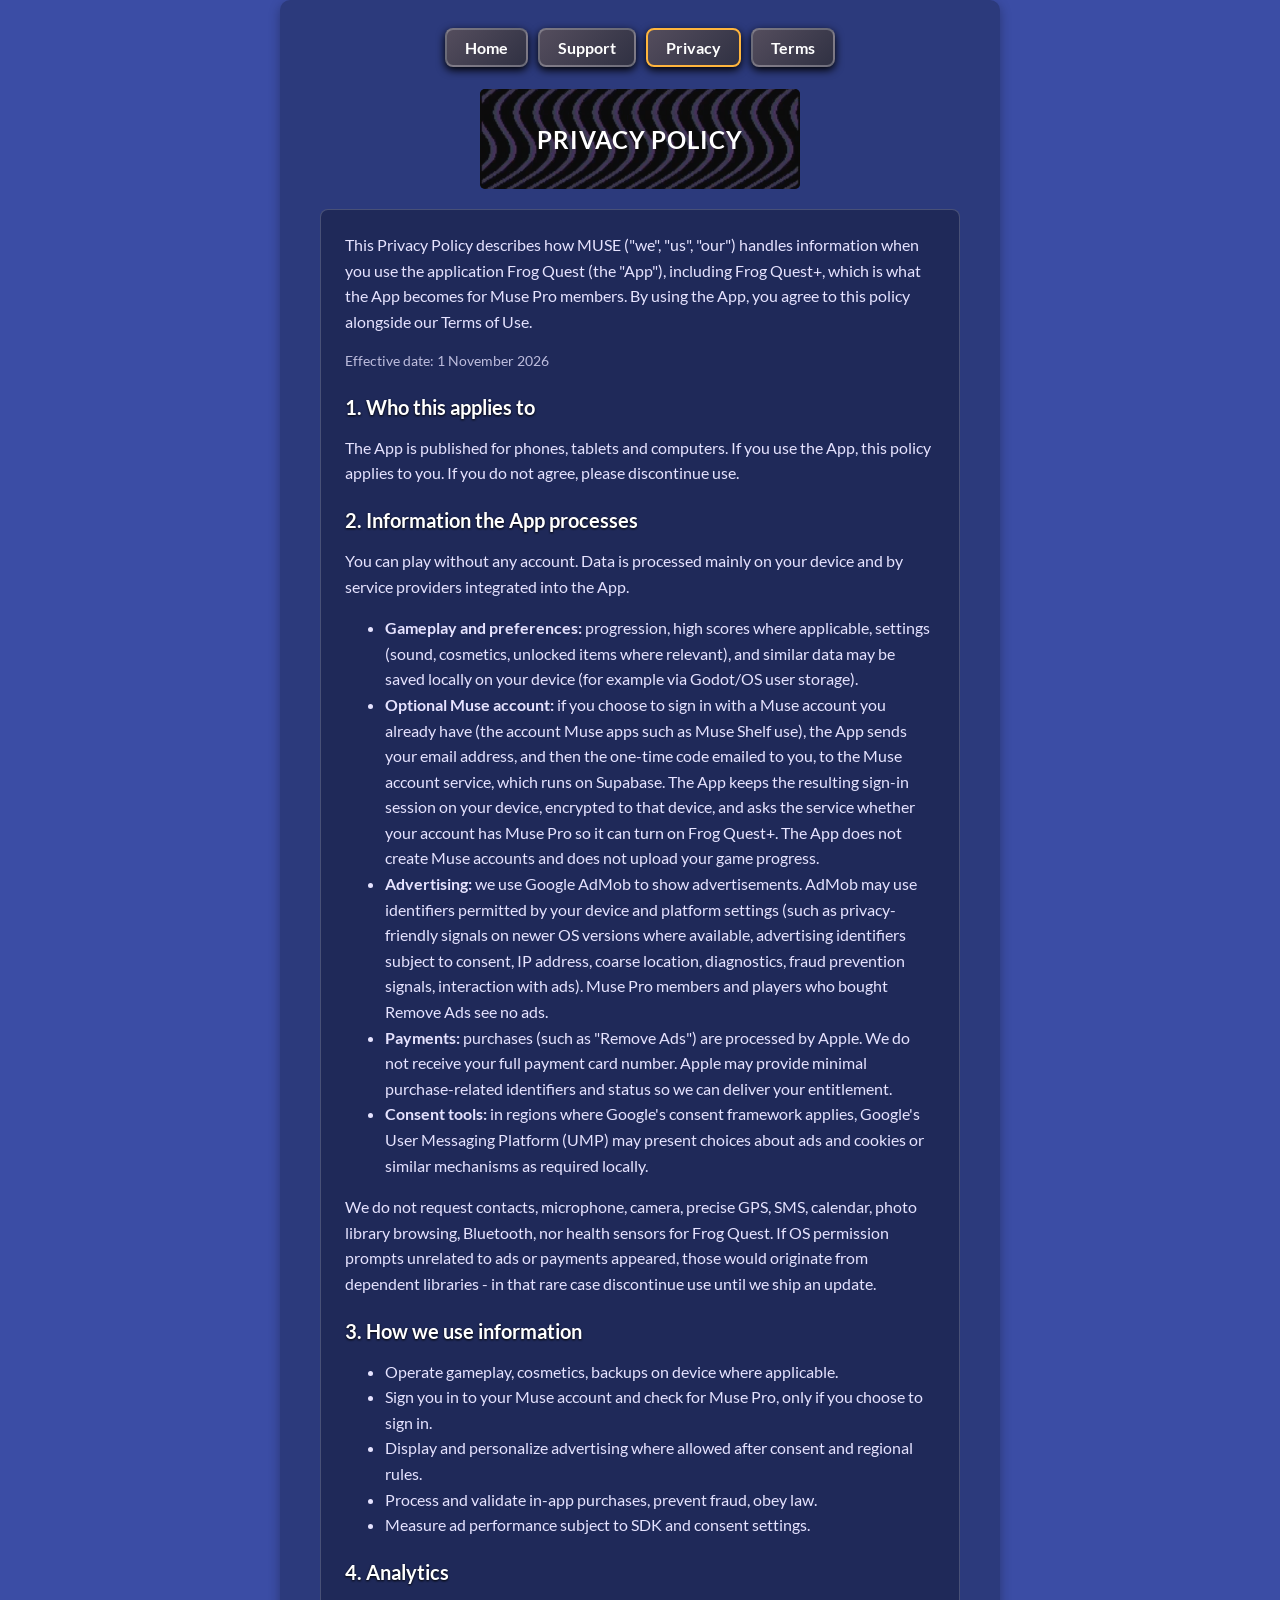
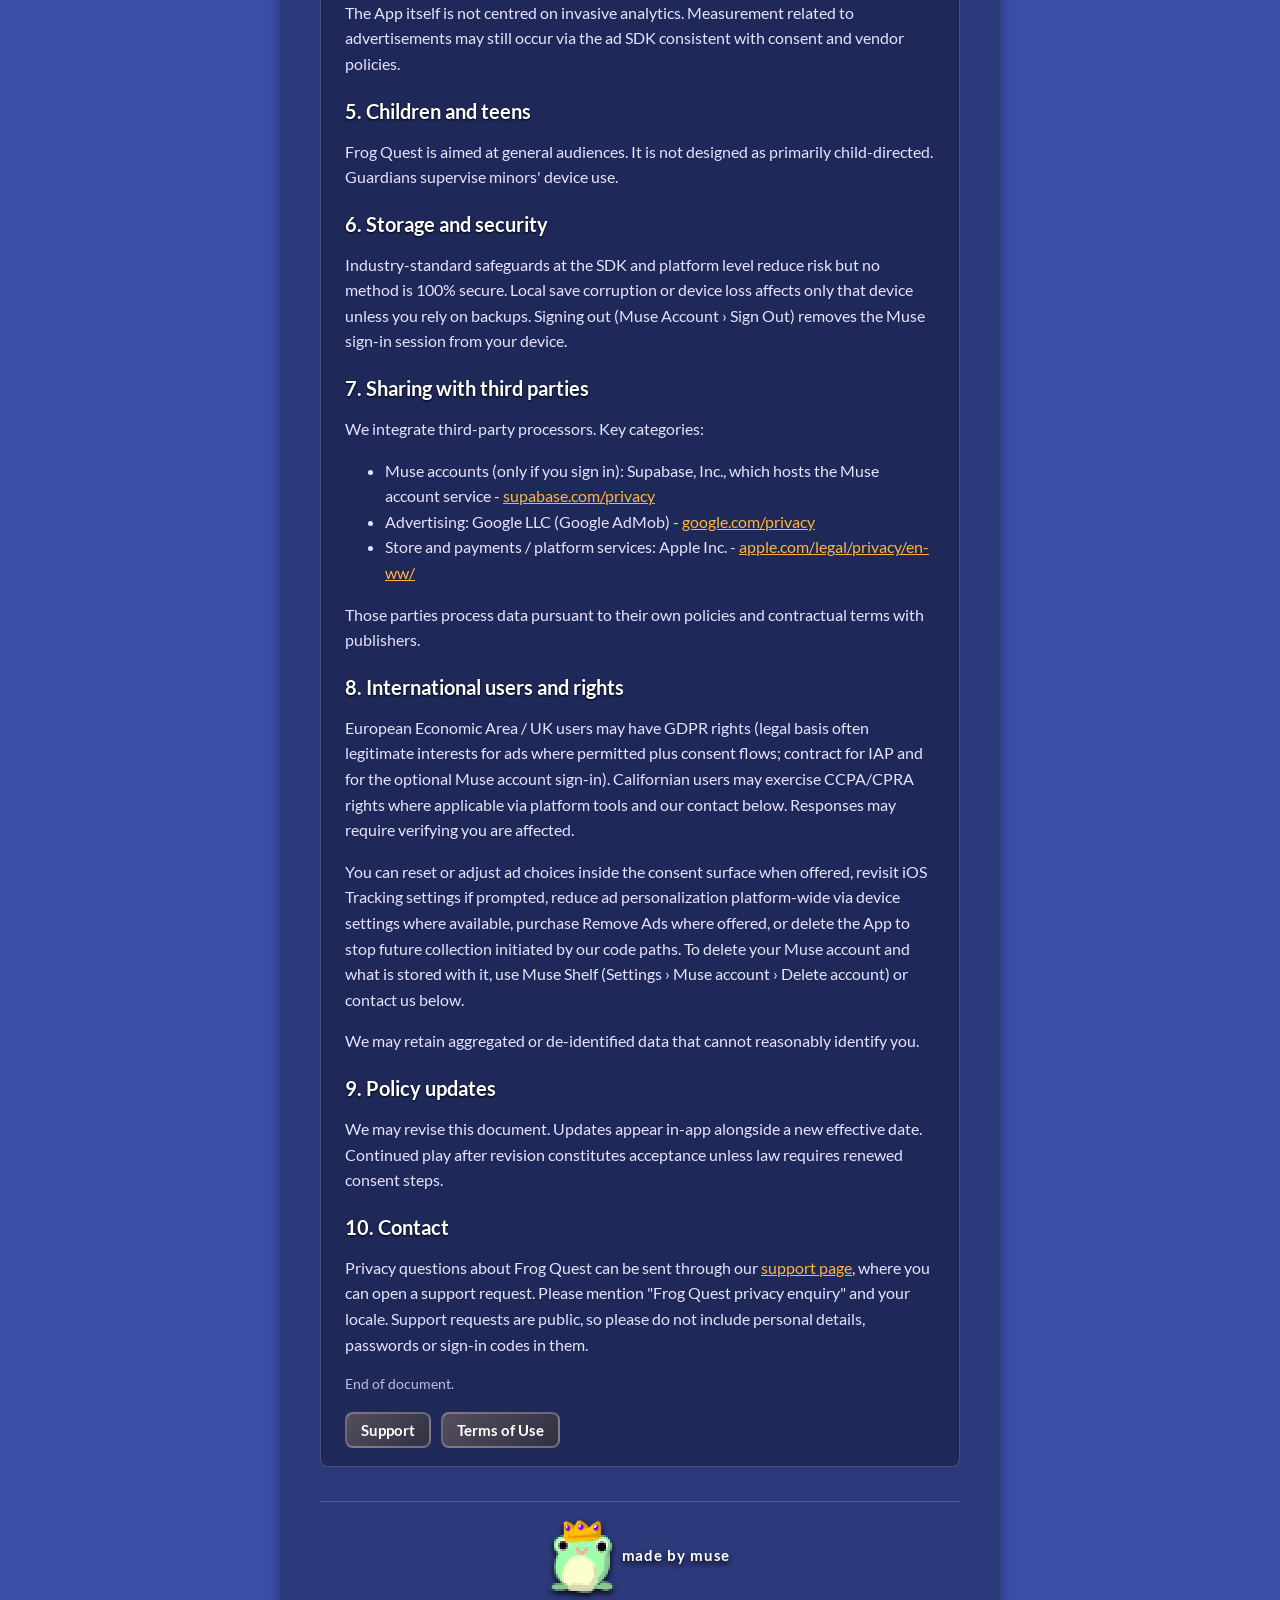
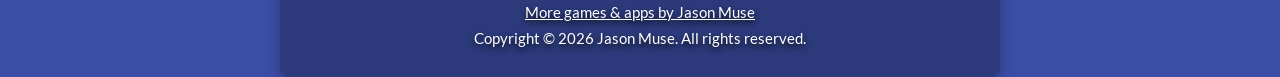
==== commit d037c92f: "Frog Quest (Frog Quest+ with Muse Pro); Muse account sign-in; the flies The app is Frog Quest on the" ====
--- a/privacy_policy.html
+++ b/privacy_policy.html
@@ -5,8 +5,8 @@
 <head>
 	<meta charset="utf-8">
 	<meta name="viewport" content="width=device-width, initial-scale=1">
-	<title>Privacy Policy - Frog Quest+</title>
-	<meta name="description" content="Privacy Policy for Frog Quest+, the iOS game by Jason Muse.">
+	<title>Privacy Policy - Frog Quest</title>
+	<meta name="description" content="Privacy Policy for Frog Quest, the iOS game by Jason Muse.">
 	<meta name="author" content="Jason Muse">
 	<meta name="theme-color" content="#373593">
 	<link rel="canonical" href="https://jasonmuse.github.io/frog-quest-support/privacy_policy.html">
@@ -37,7 +37,7 @@
 <body>
 	<div id="main-container">
 		<main>
-			<nav class="top-nav" aria-label="Frog Quest+ pages">
+			<nav class="top-nav" aria-label="Frog Quest pages">
 				<a class="pill" href="index.html">Home</a>
 				<a class="pill" href="support.html">Support</a>
 				<a class="pill" href="privacy_policy.html" aria-current="page">Privacy</a>
@@ -47,30 +47,32 @@
 			<h1 class="section-title wide">PRIVACY POLICY</h1>
 
 			<section class="document" aria-label="Privacy policy">
-				<p>This Privacy Policy describes how MUSE ("we", "us", "our") handles information when you use the mobile application Frog Quest+ (the "App"). By using the App, you agree to this policy alongside our Terms of Use.</p>
+				<p>This Privacy Policy describes how MUSE ("we", "us", "our") handles information when you use the application Frog Quest (the "App"), including Frog Quest+, which is what the App becomes for Muse Pro members. By using the App, you agree to this policy alongside our Terms of Use.</p>
 				<p class="meta">Effective date: 1 November 2026</p>
 
         <article class="info-block">
           <h2>1. Who this applies to</h2>
-          <p>The App is published for phones and tablets. If you use the App, this policy applies to you. If you do not agree, please discontinue use.</p>
+          <p>The App is published for phones, tablets and computers. If you use the App, this policy applies to you. If you do not agree, please discontinue use.</p>
         </article>
 
         <article class="info-block">
           <h2>2. Information the App processes</h2>
-          <p>We do not operate a Frog Quest+ account server for normal gameplay. Data is processed mainly on your device and by service providers integrated into the App.</p>
+          <p>You can play without any account. Data is processed mainly on your device and by service providers integrated into the App.</p>
           <ul>
             <li><strong>Gameplay and preferences:</strong> progression, high scores where applicable, settings (sound, cosmetics, unlocked items where relevant), and similar data may be saved locally on your device (for example via Godot/OS user storage).</li>
-            <li><strong>Advertising:</strong> we use Google AdMob to show advertisements. AdMob may use identifiers permitted by your device and platform settings (such as privacy-friendly signals on newer OS versions where available, advertising identifiers subject to consent, IP address, coarse location, diagnostics, fraud prevention signals, interaction with ads).</li>
+            <li><strong>Optional Muse account:</strong> if you choose to sign in with a Muse account you already have (the account Muse apps such as Muse Shelf use), the App sends your email address, and then the one-time code emailed to you, to the Muse account service, which runs on Supabase. The App keeps the resulting sign-in session on your device, encrypted to that device, and asks the service whether your account has Muse Pro so it can turn on Frog Quest+. The App does not create Muse accounts and does not upload your game progress.</li>
+            <li><strong>Advertising:</strong> we use Google AdMob to show advertisements. AdMob may use identifiers permitted by your device and platform settings (such as privacy-friendly signals on newer OS versions where available, advertising identifiers subject to consent, IP address, coarse location, diagnostics, fraud prevention signals, interaction with ads). Muse Pro members and players who bought Remove Ads see no ads.</li>
             <li><strong>Payments:</strong> purchases (such as "Remove Ads") are processed by Apple. We do not receive your full payment card number. Apple may provide minimal purchase-related identifiers and status so we can deliver your entitlement.</li>
             <li><strong>Consent tools:</strong> in regions where Google's consent framework applies, Google's User Messaging Platform (UMP) may present choices about ads and cookies or similar mechanisms as required locally.</li>
           </ul>
-          <p>We do not request contacts, microphone, camera, precise GPS, SMS, calendar, photo library browsing, Bluetooth, nor health sensors for Frog Quest+. If OS permission prompts unrelated to ads or payments appeared, those would originate from dependent libraries - in that rare case discontinue use until we ship an update.</p>
+          <p>We do not request contacts, microphone, camera, precise GPS, SMS, calendar, photo library browsing, Bluetooth, nor health sensors for Frog Quest. If OS permission prompts unrelated to ads or payments appeared, those would originate from dependent libraries - in that rare case discontinue use until we ship an update.</p>
         </article>
 
         <article class="info-block">
           <h2>3. How we use information</h2>
           <ul>
             <li>Operate gameplay, cosmetics, backups on device where applicable.</li>
+            <li>Sign you in to your Muse account and check for Muse Pro, only if you choose to sign in.</li>
             <li>Display and personalize advertising where allowed after consent and regional rules.</li>
             <li>Process and validate in-app purchases, prevent fraud, obey law.</li>
             <li>Measure ad performance subject to SDK and consent settings.</li>
@@ -84,18 +86,19 @@
 
         <article class="info-block">
           <h2>5. Children and teens</h2>
-          <p>Frog Quest+ is aimed at general audiences. It is not designed as primarily child-directed. Guardians supervise minors' device use.</p>
+          <p>Frog Quest is aimed at general audiences. It is not designed as primarily child-directed. Guardians supervise minors' device use.</p>
         </article>
 
         <article class="info-block">
           <h2>6. Storage and security</h2>
-          <p>Industry-standard safeguards at the SDK and platform level reduce risk but no method is 100% secure. Local save corruption or device loss affects only that device unless you rely on backups.</p>
+          <p>Industry-standard safeguards at the SDK and platform level reduce risk but no method is 100% secure. Local save corruption or device loss affects only that device unless you rely on backups. Signing out (Muse Account &rsaquo; Sign Out) removes the Muse sign-in session from your device.</p>
         </article>
 
         <article class="info-block">
           <h2>7. Sharing with third parties</h2>
           <p>We integrate third-party processors. Key categories:</p>
           <ul>
+            <li>Muse accounts (only if you sign in): Supabase, Inc., which hosts the Muse account service - <a href="https://supabase.com/privacy">supabase.com/privacy</a></li>
             <li>Advertising: Google LLC (Google AdMob) - <a href="https://google.com/privacy">google.com/privacy</a></li>
             <li>Store and payments / platform services: Apple Inc. - <a href="https://apple.com/legal/privacy/en-ww/">apple.com/legal/privacy/en-ww/</a></li>
           </ul>
@@ -104,8 +107,8 @@
 
         <article class="info-block">
           <h2>8. International users and rights</h2>
-          <p>European Economic Area / UK users may have GDPR rights (legal basis often legitimate interests for ads where permitted plus consent flows; contract for IAP). Californian users may exercise CCPA/CPRA rights where applicable via platform tools and our contact below. Responses may require verifying you are affected.</p>
-          <p>You can reset or adjust ad choices inside the consent surface when offered, revisit iOS Tracking settings if prompted, reduce ad personalization platform-wide via device settings where available, purchase Remove Ads where offered, or delete the App to stop future collection initiated by our code paths.</p>
+          <p>European Economic Area / UK users may have GDPR rights (legal basis often legitimate interests for ads where permitted plus consent flows; contract for IAP and for the optional Muse account sign-in). Californian users may exercise CCPA/CPRA rights where applicable via platform tools and our contact below. Responses may require verifying you are affected.</p>
+          <p>You can reset or adjust ad choices inside the consent surface when offered, revisit iOS Tracking settings if prompted, reduce ad personalization platform-wide via device settings where available, purchase Remove Ads where offered, or delete the App to stop future collection initiated by our code paths. To delete your Muse account and what is stored with it, use Muse Shelf (Settings &rsaquo; Muse account &rsaquo; Delete account) or contact us below.</p>
           <p>We may retain aggregated or de-identified data that cannot reasonably identify you.</p>
         </article>
 
@@ -116,7 +119,7 @@
 
         <article class="info-block">
           <h2>10. Contact</h2>
-          <p>Privacy questions about Frog Quest+ can be sent through our <a href="support.html">support page</a>, where you can open a support request. Please mention "Frog Quest+ privacy enquiry" and your locale. Support requests are public, so please do not include personal details in them.</p>
+          <p>Privacy questions about Frog Quest can be sent through our <a href="support.html">support page</a>, where you can open a support request. Please mention "Frog Quest privacy enquiry" and your locale. Support requests are public, so please do not include personal details, passwords or sign-in codes in them.</p>
           <p class="meta">End of document.</p>
           <div class="link-row">
             <a class="button secondary" href="support.html">Support</a>
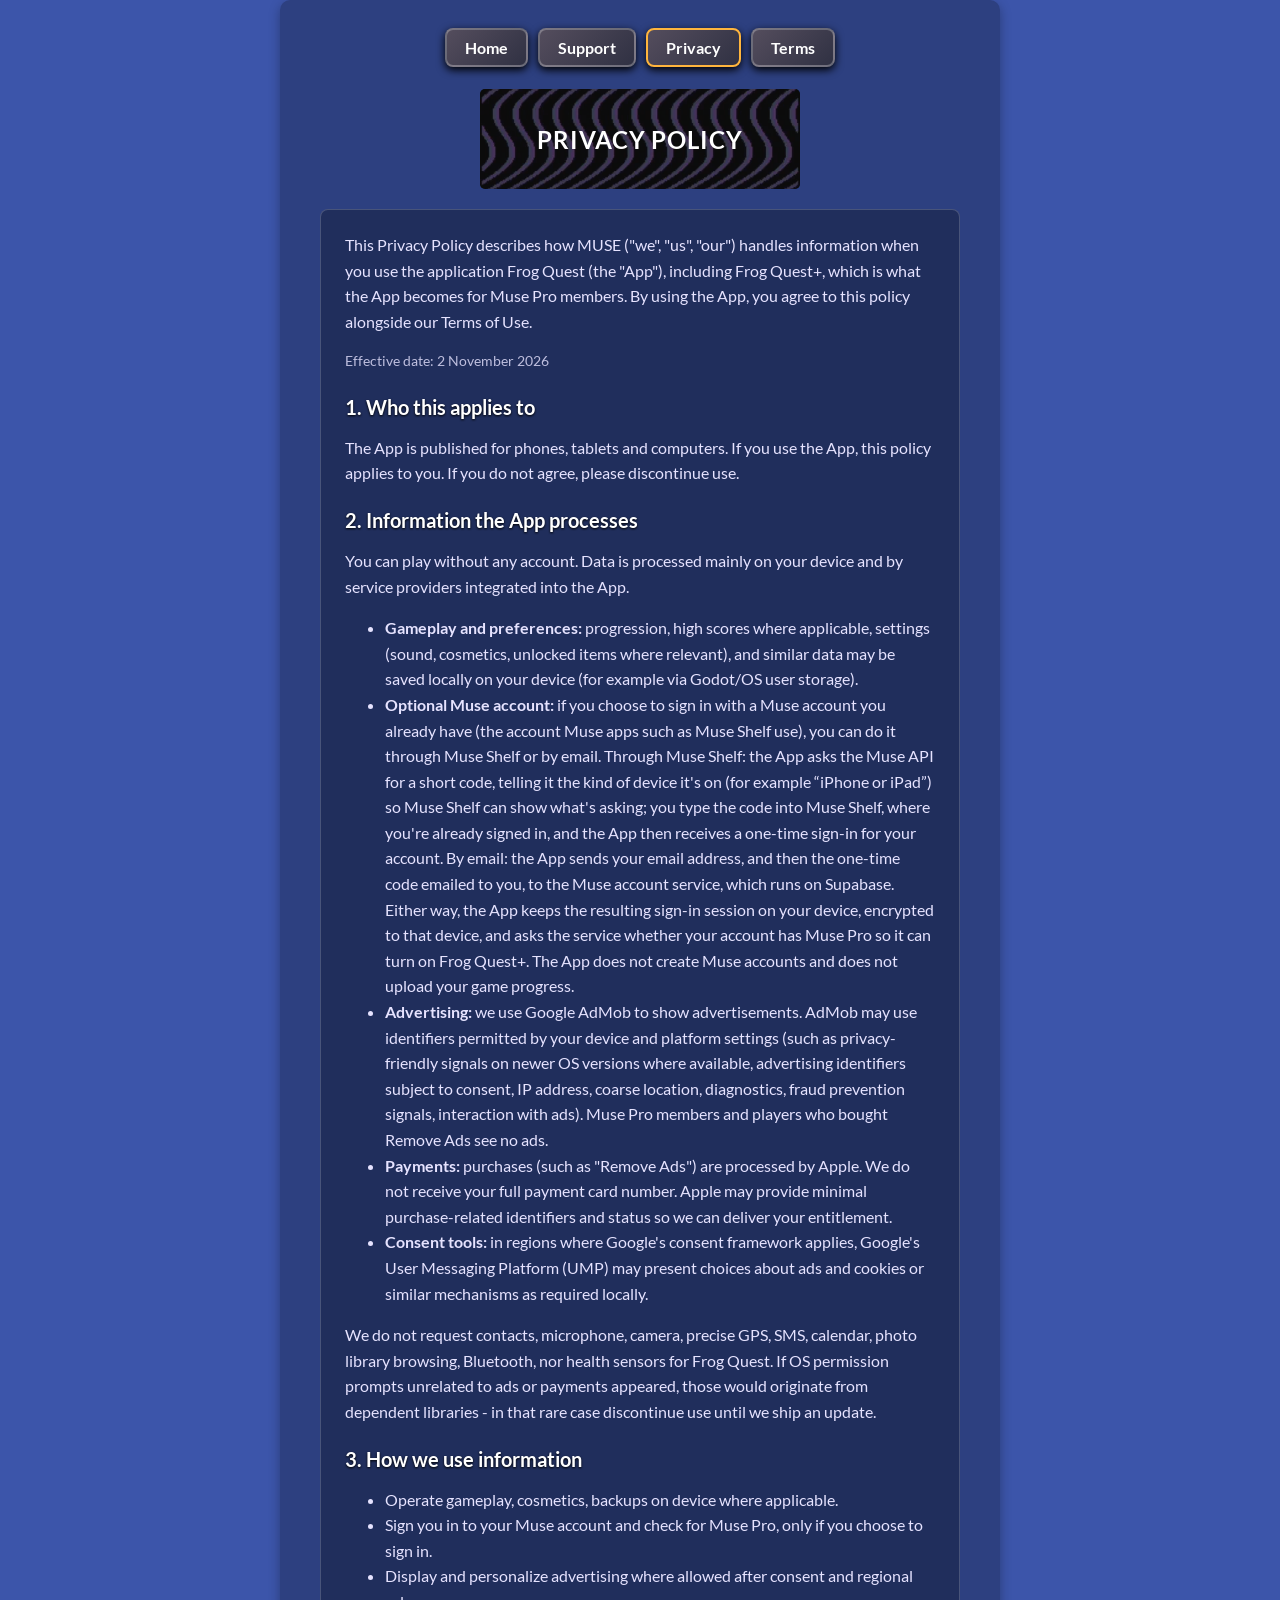
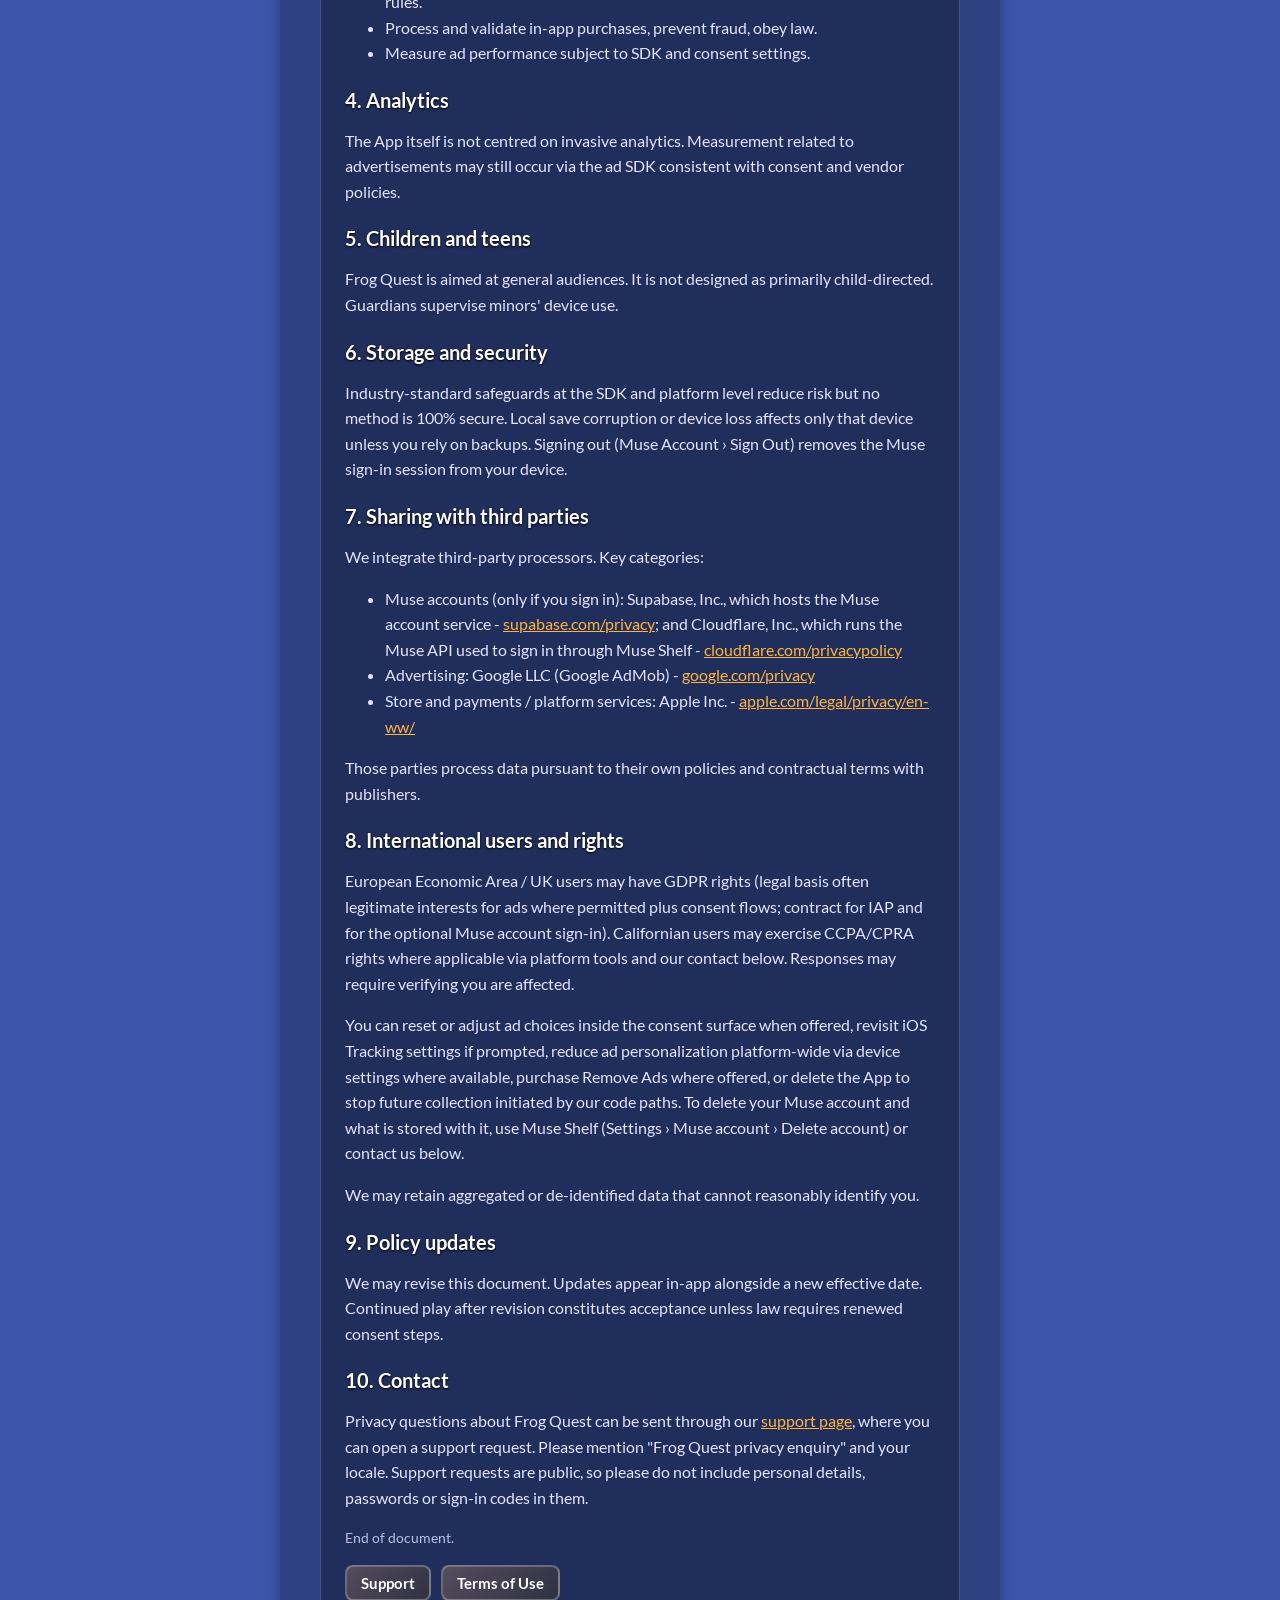
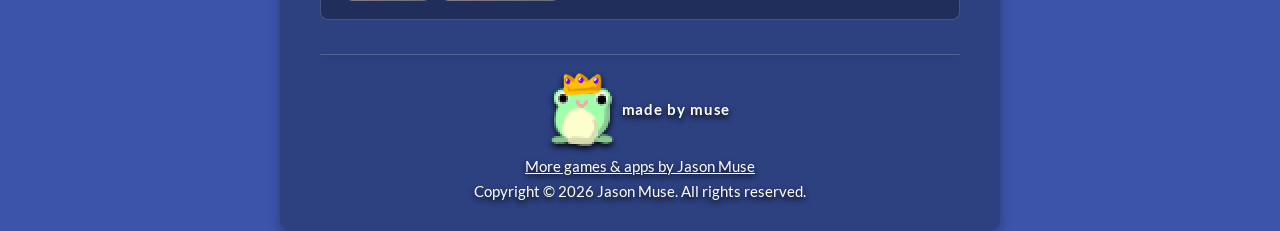
==== commit d62f19ac: "Signing in through Muse Shelf: the FAQ's steps and the privacy policy (2 November 2026) Co-Authored-" ====
--- a/privacy_policy.html
+++ b/privacy_policy.html
@@ -48,7 +48,7 @@
 
 			<section class="document" aria-label="Privacy policy">
 				<p>This Privacy Policy describes how MUSE ("we", "us", "our") handles information when you use the application Frog Quest (the "App"), including Frog Quest+, which is what the App becomes for Muse Pro members. By using the App, you agree to this policy alongside our Terms of Use.</p>
-				<p class="meta">Effective date: 1 November 2026</p>
+				<p class="meta">Effective date: 2 November 2026</p>
 
         <article class="info-block">
           <h2>1. Who this applies to</h2>
@@ -60,7 +60,7 @@
           <p>You can play without any account. Data is processed mainly on your device and by service providers integrated into the App.</p>
           <ul>
             <li><strong>Gameplay and preferences:</strong> progression, high scores where applicable, settings (sound, cosmetics, unlocked items where relevant), and similar data may be saved locally on your device (for example via Godot/OS user storage).</li>
-            <li><strong>Optional Muse account:</strong> if you choose to sign in with a Muse account you already have (the account Muse apps such as Muse Shelf use), the App sends your email address, and then the one-time code emailed to you, to the Muse account service, which runs on Supabase. The App keeps the resulting sign-in session on your device, encrypted to that device, and asks the service whether your account has Muse Pro so it can turn on Frog Quest+. The App does not create Muse accounts and does not upload your game progress.</li>
+            <li><strong>Optional Muse account:</strong> if you choose to sign in with a Muse account you already have (the account Muse apps such as Muse Shelf use), you can do it through Muse Shelf or by email. Through Muse Shelf: the App asks the Muse API for a short code, telling it the kind of device it's on (for example “iPhone or iPad”) so Muse Shelf can show what's asking; you type the code into Muse Shelf, where you're already signed in, and the App then receives a one-time sign-in for your account. By email: the App sends your email address, and then the one-time code emailed to you, to the Muse account service, which runs on Supabase. Either way, the App keeps the resulting sign-in session on your device, encrypted to that device, and asks the service whether your account has Muse Pro so it can turn on Frog Quest+. The App does not create Muse accounts and does not upload your game progress.</li>
             <li><strong>Advertising:</strong> we use Google AdMob to show advertisements. AdMob may use identifiers permitted by your device and platform settings (such as privacy-friendly signals on newer OS versions where available, advertising identifiers subject to consent, IP address, coarse location, diagnostics, fraud prevention signals, interaction with ads). Muse Pro members and players who bought Remove Ads see no ads.</li>
             <li><strong>Payments:</strong> purchases (such as "Remove Ads") are processed by Apple. We do not receive your full payment card number. Apple may provide minimal purchase-related identifiers and status so we can deliver your entitlement.</li>
             <li><strong>Consent tools:</strong> in regions where Google's consent framework applies, Google's User Messaging Platform (UMP) may present choices about ads and cookies or similar mechanisms as required locally.</li>
@@ -98,7 +98,7 @@
           <h2>7. Sharing with third parties</h2>
           <p>We integrate third-party processors. Key categories:</p>
           <ul>
-            <li>Muse accounts (only if you sign in): Supabase, Inc., which hosts the Muse account service - <a href="https://supabase.com/privacy">supabase.com/privacy</a></li>
+            <li>Muse accounts (only if you sign in): Supabase, Inc., which hosts the Muse account service - <a href="https://supabase.com/privacy">supabase.com/privacy</a>; and Cloudflare, Inc., which runs the Muse API used to sign in through Muse Shelf - <a href="https://www.cloudflare.com/privacypolicy/">cloudflare.com/privacypolicy</a></li>
             <li>Advertising: Google LLC (Google AdMob) - <a href="https://google.com/privacy">google.com/privacy</a></li>
             <li>Store and payments / platform services: Apple Inc. - <a href="https://apple.com/legal/privacy/en-ww/">apple.com/legal/privacy/en-ww/</a></li>
           </ul>
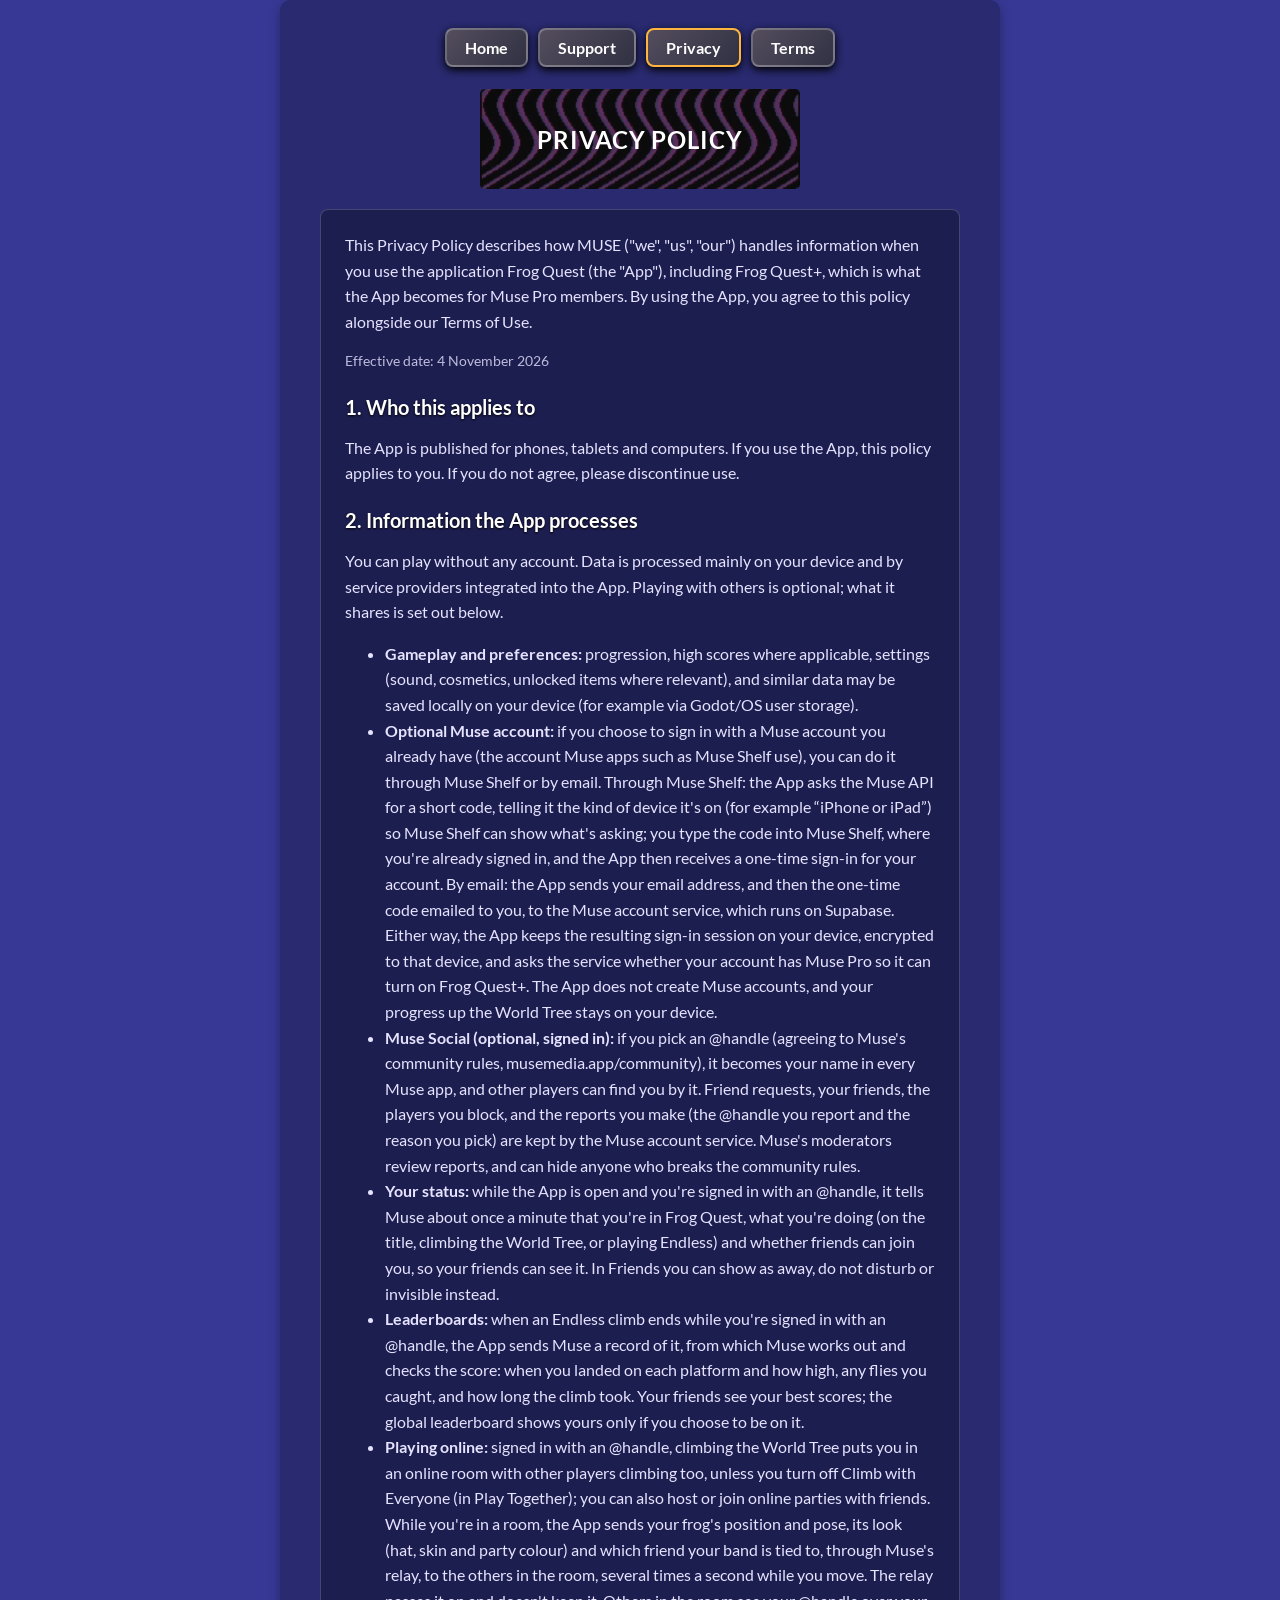
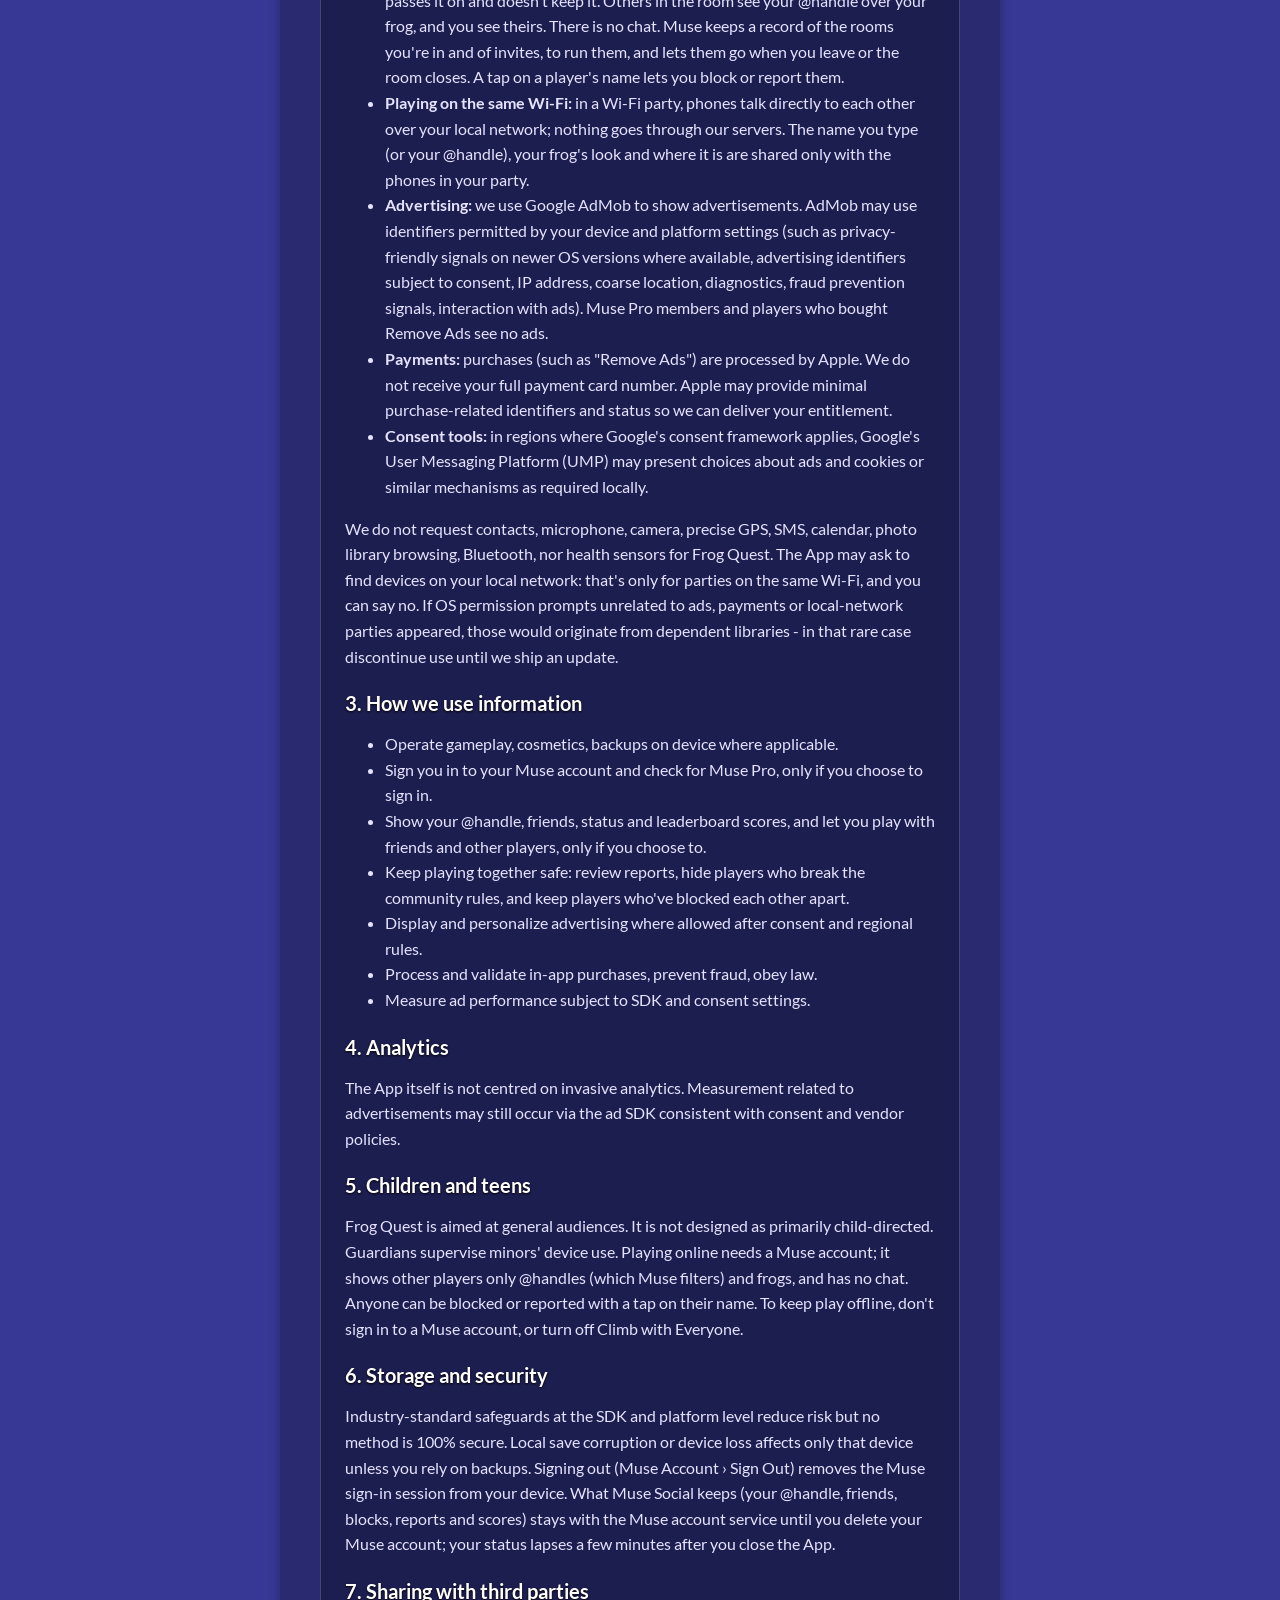
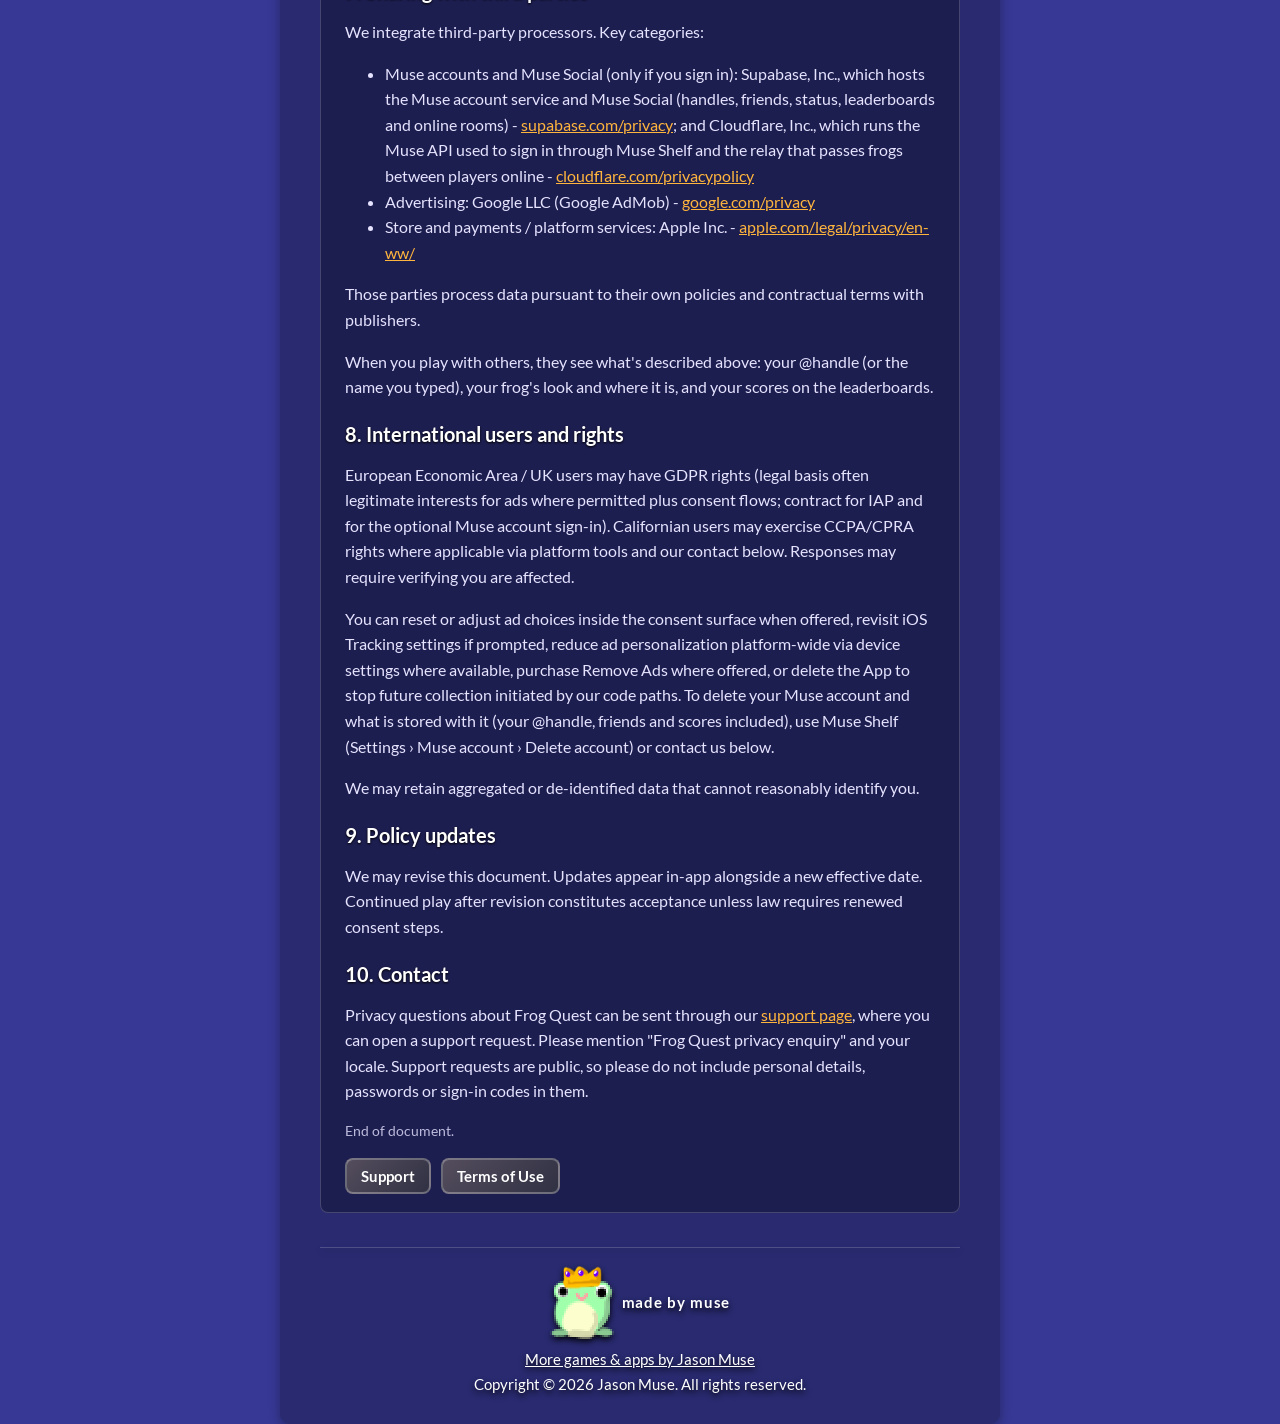
==== commit a8771533: "Privacy policy (4 November 2026): playing together - Muse Social (@handles, friends, blocks, reports" ====
--- a/privacy_policy.html
+++ b/privacy_policy.html
@@ -48,7 +48,7 @@
 
 			<section class="document" aria-label="Privacy policy">
 				<p>This Privacy Policy describes how MUSE ("we", "us", "our") handles information when you use the application Frog Quest (the "App"), including Frog Quest+, which is what the App becomes for Muse Pro members. By using the App, you agree to this policy alongside our Terms of Use.</p>
-				<p class="meta">Effective date: 2 November 2026</p>
+				<p class="meta">Effective date: 4 November 2026</p>
 
         <article class="info-block">
           <h2>1. Who this applies to</h2>
@@ -57,15 +57,20 @@
 
         <article class="info-block">
           <h2>2. Information the App processes</h2>
-          <p>You can play without any account. Data is processed mainly on your device and by service providers integrated into the App.</p>
+          <p>You can play without any account. Data is processed mainly on your device and by service providers integrated into the App. Playing with others is optional; what it shares is set out below.</p>
           <ul>
             <li><strong>Gameplay and preferences:</strong> progression, high scores where applicable, settings (sound, cosmetics, unlocked items where relevant), and similar data may be saved locally on your device (for example via Godot/OS user storage).</li>
-            <li><strong>Optional Muse account:</strong> if you choose to sign in with a Muse account you already have (the account Muse apps such as Muse Shelf use), you can do it through Muse Shelf or by email. Through Muse Shelf: the App asks the Muse API for a short code, telling it the kind of device it's on (for example “iPhone or iPad”) so Muse Shelf can show what's asking; you type the code into Muse Shelf, where you're already signed in, and the App then receives a one-time sign-in for your account. By email: the App sends your email address, and then the one-time code emailed to you, to the Muse account service, which runs on Supabase. Either way, the App keeps the resulting sign-in session on your device, encrypted to that device, and asks the service whether your account has Muse Pro so it can turn on Frog Quest+. The App does not create Muse accounts and does not upload your game progress.</li>
+            <li><strong>Optional Muse account:</strong> if you choose to sign in with a Muse account you already have (the account Muse apps such as Muse Shelf use), you can do it through Muse Shelf or by email. Through Muse Shelf: the App asks the Muse API for a short code, telling it the kind of device it's on (for example “iPhone or iPad”) so Muse Shelf can show what's asking; you type the code into Muse Shelf, where you're already signed in, and the App then receives a one-time sign-in for your account. By email: the App sends your email address, and then the one-time code emailed to you, to the Muse account service, which runs on Supabase. Either way, the App keeps the resulting sign-in session on your device, encrypted to that device, and asks the service whether your account has Muse Pro so it can turn on Frog Quest+. The App does not create Muse accounts, and your progress up the World Tree stays on your device.</li>
+            <li><strong>Muse Social (optional, signed in):</strong> if you pick an @handle (agreeing to Muse's community rules, musemedia.app/community), it becomes your name in every Muse app, and other players can find you by it. Friend requests, your friends, the players you block, and the reports you make (the @handle you report and the reason you pick) are kept by the Muse account service. Muse's moderators review reports, and can hide anyone who breaks the community rules.</li>
+            <li><strong>Your status:</strong> while the App is open and you're signed in with an @handle, it tells Muse about once a minute that you're in Frog Quest, what you're doing (on the title, climbing the World Tree, or playing Endless) and whether friends can join you, so your friends can see it. In Friends you can show as away, do not disturb or invisible instead.</li>
+            <li><strong>Leaderboards:</strong> when an Endless climb ends while you're signed in with an @handle, the App sends Muse a record of it, from which Muse works out and checks the score: when you landed on each platform and how high, any flies you caught, and how long the climb took. Your friends see your best scores; the global leaderboard shows yours only if you choose to be on it.</li>
+            <li><strong>Playing online:</strong> signed in with an @handle, climbing the World Tree puts you in an online room with other players climbing too, unless you turn off Climb with Everyone (in Play Together); you can also host or join online parties with friends. While you're in a room, the App sends your frog's position and pose, its look (hat, skin and party colour) and which friend your band is tied to, through Muse's relay, to the others in the room, several times a second while you move. The relay passes it on and doesn't keep it. Others in the room see your @handle over your frog, and you see theirs. There is no chat. Muse keeps a record of the rooms you're in and of invites, to run them, and lets them go when you leave or the room closes. A tap on a player's name lets you block or report them.</li>
+            <li><strong>Playing on the same Wi-Fi:</strong> in a Wi-Fi party, phones talk directly to each other over your local network; nothing goes through our servers. The name you type (or your @handle), your frog's look and where it is are shared only with the phones in your party.</li>
             <li><strong>Advertising:</strong> we use Google AdMob to show advertisements. AdMob may use identifiers permitted by your device and platform settings (such as privacy-friendly signals on newer OS versions where available, advertising identifiers subject to consent, IP address, coarse location, diagnostics, fraud prevention signals, interaction with ads). Muse Pro members and players who bought Remove Ads see no ads.</li>
             <li><strong>Payments:</strong> purchases (such as "Remove Ads") are processed by Apple. We do not receive your full payment card number. Apple may provide minimal purchase-related identifiers and status so we can deliver your entitlement.</li>
             <li><strong>Consent tools:</strong> in regions where Google's consent framework applies, Google's User Messaging Platform (UMP) may present choices about ads and cookies or similar mechanisms as required locally.</li>
           </ul>
-          <p>We do not request contacts, microphone, camera, precise GPS, SMS, calendar, photo library browsing, Bluetooth, nor health sensors for Frog Quest. If OS permission prompts unrelated to ads or payments appeared, those would originate from dependent libraries - in that rare case discontinue use until we ship an update.</p>
+          <p>We do not request contacts, microphone, camera, precise GPS, SMS, calendar, photo library browsing, Bluetooth, nor health sensors for Frog Quest. The App may ask to find devices on your local network: that's only for parties on the same Wi-Fi, and you can say no. If OS permission prompts unrelated to ads, payments or local-network parties appeared, those would originate from dependent libraries - in that rare case discontinue use until we ship an update.</p>
         </article>
 
         <article class="info-block">
@@ -73,6 +78,8 @@
           <ul>
             <li>Operate gameplay, cosmetics, backups on device where applicable.</li>
             <li>Sign you in to your Muse account and check for Muse Pro, only if you choose to sign in.</li>
+            <li>Show your @handle, friends, status and leaderboard scores, and let you play with friends and other players, only if you choose to.</li>
+            <li>Keep playing together safe: review reports, hide players who break the community rules, and keep players who've blocked each other apart.</li>
             <li>Display and personalize advertising where allowed after consent and regional rules.</li>
             <li>Process and validate in-app purchases, prevent fraud, obey law.</li>
             <li>Measure ad performance subject to SDK and consent settings.</li>
@@ -86,29 +93,30 @@
 
         <article class="info-block">
           <h2>5. Children and teens</h2>
-          <p>Frog Quest is aimed at general audiences. It is not designed as primarily child-directed. Guardians supervise minors' device use.</p>
+          <p>Frog Quest is aimed at general audiences. It is not designed as primarily child-directed. Guardians supervise minors' device use. Playing online needs a Muse account; it shows other players only @handles (which Muse filters) and frogs, and has no chat. Anyone can be blocked or reported with a tap on their name. To keep play offline, don't sign in to a Muse account, or turn off Climb with Everyone.</p>
         </article>
 
         <article class="info-block">
           <h2>6. Storage and security</h2>
-          <p>Industry-standard safeguards at the SDK and platform level reduce risk but no method is 100% secure. Local save corruption or device loss affects only that device unless you rely on backups. Signing out (Muse Account &rsaquo; Sign Out) removes the Muse sign-in session from your device.</p>
+          <p>Industry-standard safeguards at the SDK and platform level reduce risk but no method is 100% secure. Local save corruption or device loss affects only that device unless you rely on backups. Signing out (Muse Account &rsaquo; Sign Out) removes the Muse sign-in session from your device. What Muse Social keeps (your @handle, friends, blocks, reports and scores) stays with the Muse account service until you delete your Muse account; your status lapses a few minutes after you close the App.</p>
         </article>
 
         <article class="info-block">
           <h2>7. Sharing with third parties</h2>
           <p>We integrate third-party processors. Key categories:</p>
           <ul>
-            <li>Muse accounts (only if you sign in): Supabase, Inc., which hosts the Muse account service - <a href="https://supabase.com/privacy">supabase.com/privacy</a>; and Cloudflare, Inc., which runs the Muse API used to sign in through Muse Shelf - <a href="https://www.cloudflare.com/privacypolicy/">cloudflare.com/privacypolicy</a></li>
+            <li>Muse accounts and Muse Social (only if you sign in): Supabase, Inc., which hosts the Muse account service and Muse Social (handles, friends, status, leaderboards and online rooms) - <a href="https://supabase.com/privacy">supabase.com/privacy</a>; and Cloudflare, Inc., which runs the Muse API used to sign in through Muse Shelf and the relay that passes frogs between players online - <a href="https://www.cloudflare.com/privacypolicy/">cloudflare.com/privacypolicy</a></li>
             <li>Advertising: Google LLC (Google AdMob) - <a href="https://google.com/privacy">google.com/privacy</a></li>
             <li>Store and payments / platform services: Apple Inc. - <a href="https://apple.com/legal/privacy/en-ww/">apple.com/legal/privacy/en-ww/</a></li>
           </ul>
           <p>Those parties process data pursuant to their own policies and contractual terms with publishers.</p>
+          <p>When you play with others, they see what's described above: your @handle (or the name you typed), your frog's look and where it is, and your scores on the leaderboards.</p>
         </article>
 
         <article class="info-block">
           <h2>8. International users and rights</h2>
           <p>European Economic Area / UK users may have GDPR rights (legal basis often legitimate interests for ads where permitted plus consent flows; contract for IAP and for the optional Muse account sign-in). Californian users may exercise CCPA/CPRA rights where applicable via platform tools and our contact below. Responses may require verifying you are affected.</p>
-          <p>You can reset or adjust ad choices inside the consent surface when offered, revisit iOS Tracking settings if prompted, reduce ad personalization platform-wide via device settings where available, purchase Remove Ads where offered, or delete the App to stop future collection initiated by our code paths. To delete your Muse account and what is stored with it, use Muse Shelf (Settings &rsaquo; Muse account &rsaquo; Delete account) or contact us below.</p>
+          <p>You can reset or adjust ad choices inside the consent surface when offered, revisit iOS Tracking settings if prompted, reduce ad personalization platform-wide via device settings where available, purchase Remove Ads where offered, or delete the App to stop future collection initiated by our code paths. To delete your Muse account and what is stored with it (your @handle, friends and scores included), use Muse Shelf (Settings &rsaquo; Muse account &rsaquo; Delete account) or contact us below.</p>
           <p>We may retain aggregated or de-identified data that cannot reasonably identify you.</p>
         </article>
 
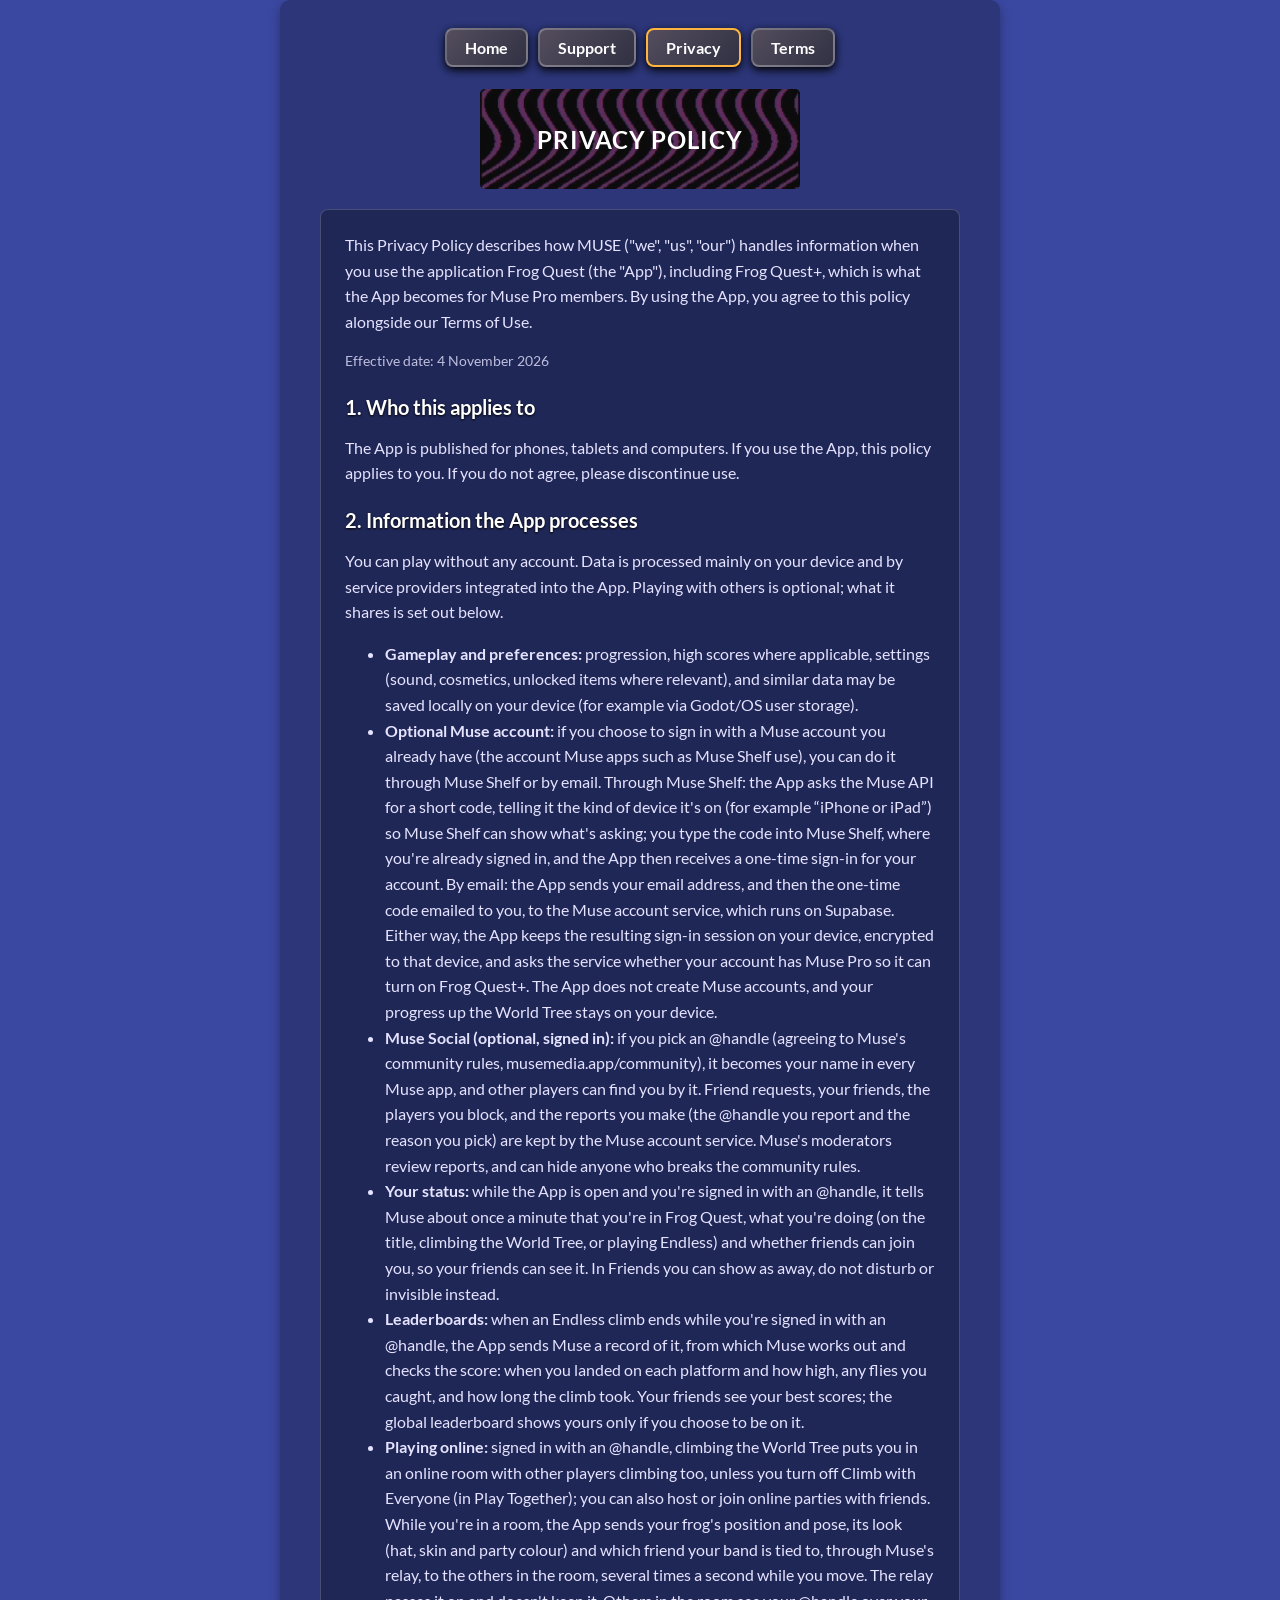
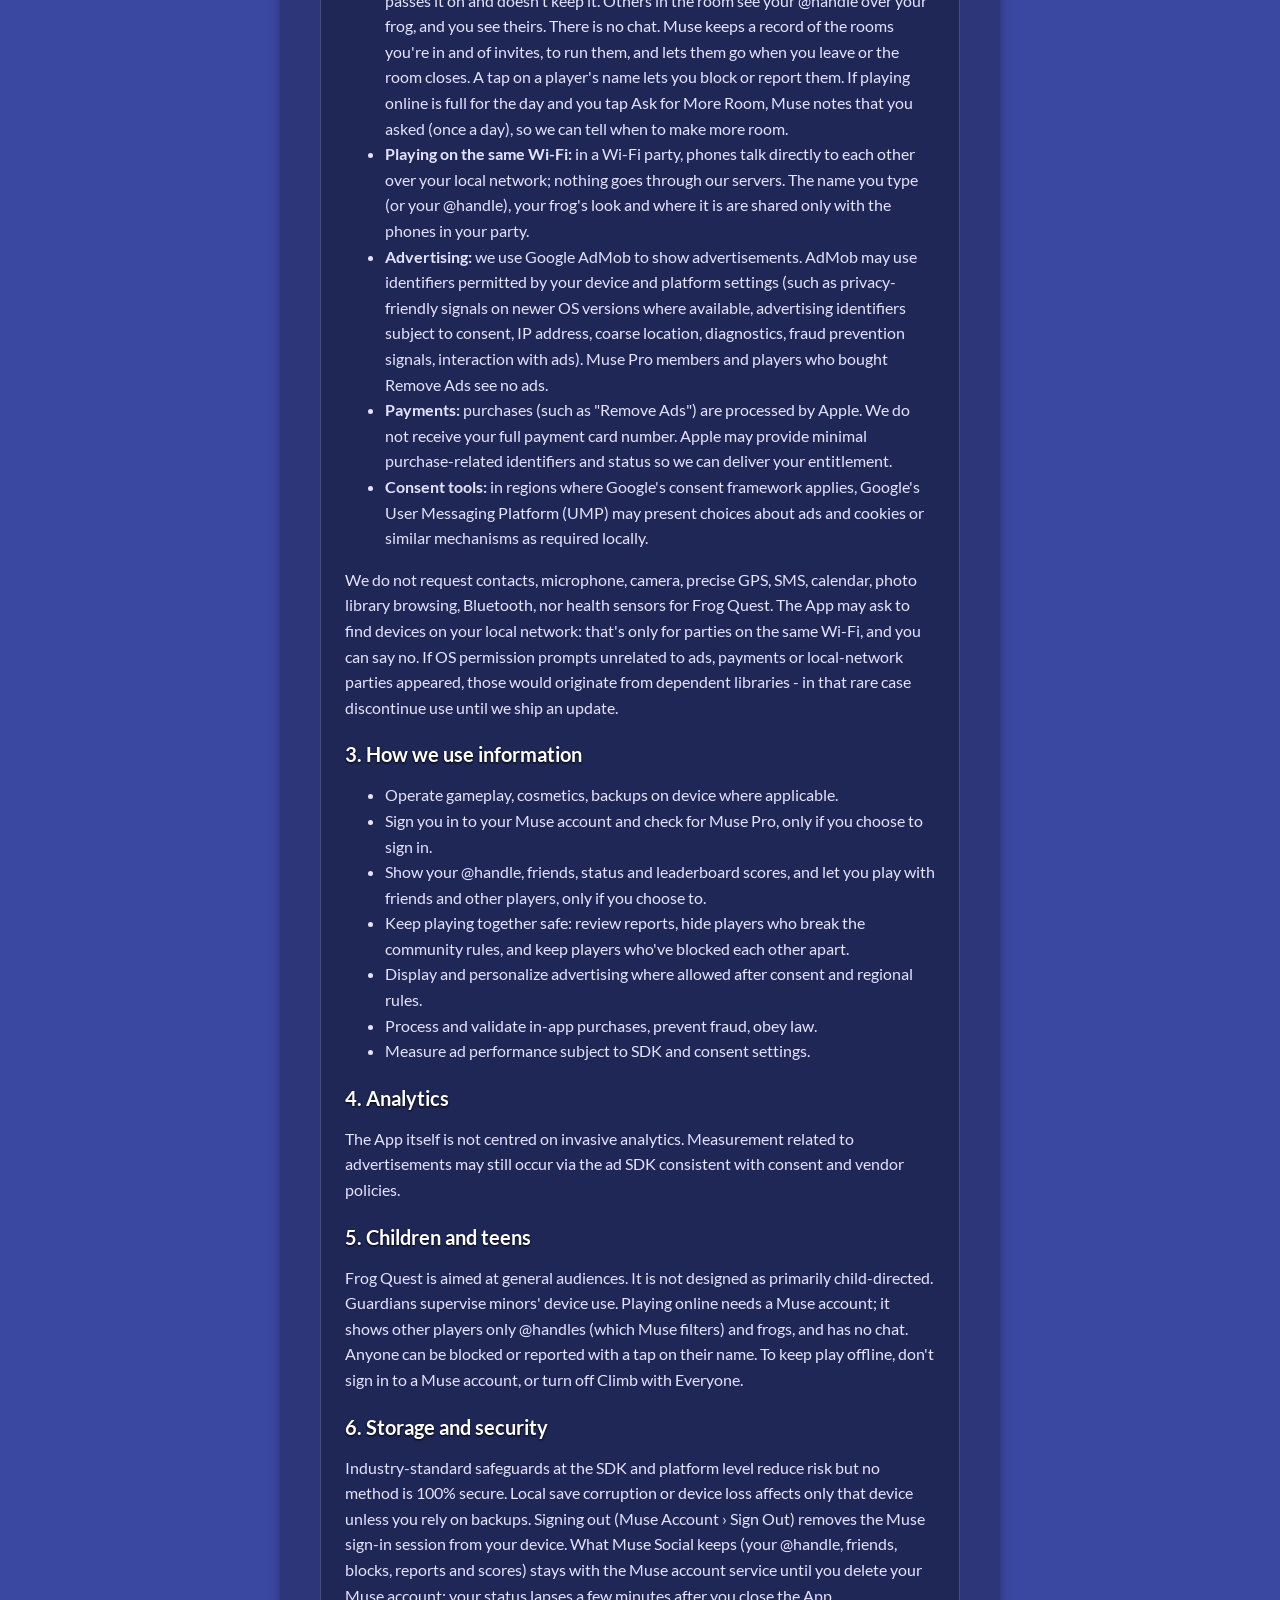
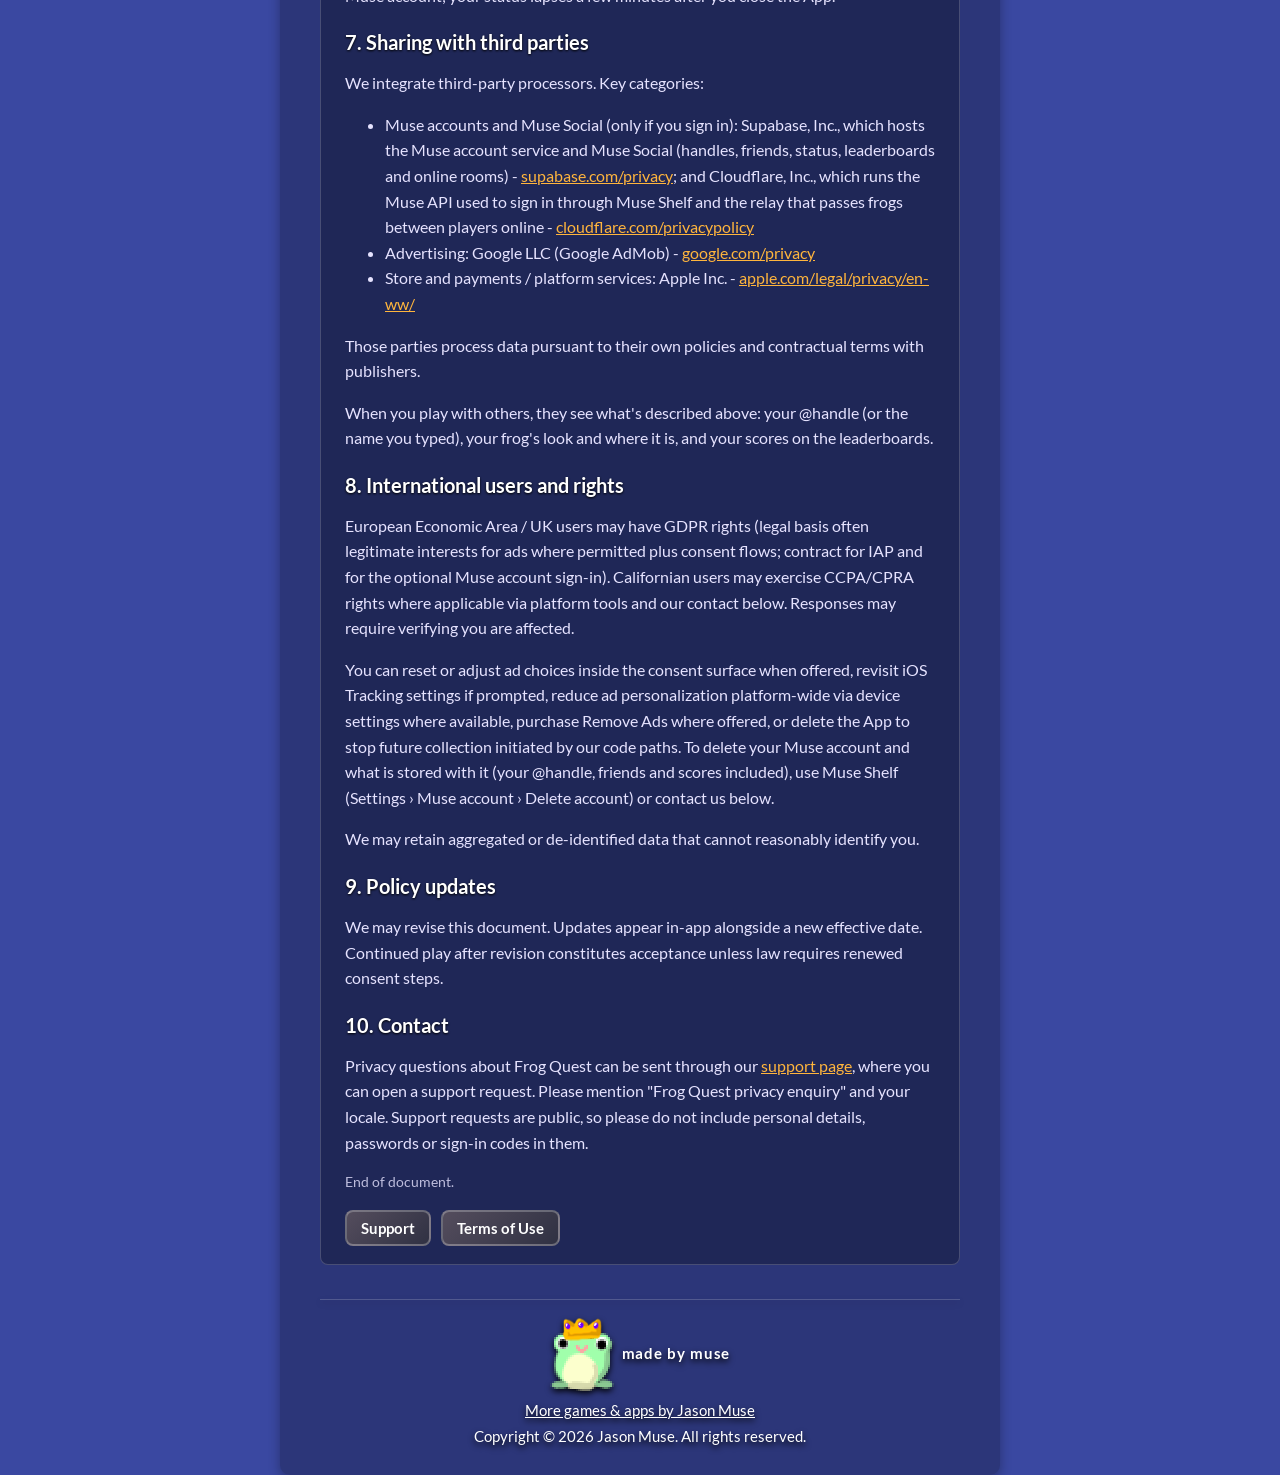
==== commit 8f6ca525: "Privacy policy: Ask for More Room (Muse notes that you asked, once a day) Co-Authored-By: Claude Opu" ====
--- a/privacy_policy.html
+++ b/privacy_policy.html
@@ -64,7 +64,7 @@
             <li><strong>Muse Social (optional, signed in):</strong> if you pick an @handle (agreeing to Muse's community rules, musemedia.app/community), it becomes your name in every Muse app, and other players can find you by it. Friend requests, your friends, the players you block, and the reports you make (the @handle you report and the reason you pick) are kept by the Muse account service. Muse's moderators review reports, and can hide anyone who breaks the community rules.</li>
             <li><strong>Your status:</strong> while the App is open and you're signed in with an @handle, it tells Muse about once a minute that you're in Frog Quest, what you're doing (on the title, climbing the World Tree, or playing Endless) and whether friends can join you, so your friends can see it. In Friends you can show as away, do not disturb or invisible instead.</li>
             <li><strong>Leaderboards:</strong> when an Endless climb ends while you're signed in with an @handle, the App sends Muse a record of it, from which Muse works out and checks the score: when you landed on each platform and how high, any flies you caught, and how long the climb took. Your friends see your best scores; the global leaderboard shows yours only if you choose to be on it.</li>
-            <li><strong>Playing online:</strong> signed in with an @handle, climbing the World Tree puts you in an online room with other players climbing too, unless you turn off Climb with Everyone (in Play Together); you can also host or join online parties with friends. While you're in a room, the App sends your frog's position and pose, its look (hat, skin and party colour) and which friend your band is tied to, through Muse's relay, to the others in the room, several times a second while you move. The relay passes it on and doesn't keep it. Others in the room see your @handle over your frog, and you see theirs. There is no chat. Muse keeps a record of the rooms you're in and of invites, to run them, and lets them go when you leave or the room closes. A tap on a player's name lets you block or report them.</li>
+            <li><strong>Playing online:</strong> signed in with an @handle, climbing the World Tree puts you in an online room with other players climbing too, unless you turn off Climb with Everyone (in Play Together); you can also host or join online parties with friends. While you're in a room, the App sends your frog's position and pose, its look (hat, skin and party colour) and which friend your band is tied to, through Muse's relay, to the others in the room, several times a second while you move. The relay passes it on and doesn't keep it. Others in the room see your @handle over your frog, and you see theirs. There is no chat. Muse keeps a record of the rooms you're in and of invites, to run them, and lets them go when you leave or the room closes. A tap on a player's name lets you block or report them. If playing online is full for the day and you tap Ask for More Room, Muse notes that you asked (once a day), so we can tell when to make more room.</li>
             <li><strong>Playing on the same Wi-Fi:</strong> in a Wi-Fi party, phones talk directly to each other over your local network; nothing goes through our servers. The name you type (or your @handle), your frog's look and where it is are shared only with the phones in your party.</li>
             <li><strong>Advertising:</strong> we use Google AdMob to show advertisements. AdMob may use identifiers permitted by your device and platform settings (such as privacy-friendly signals on newer OS versions where available, advertising identifiers subject to consent, IP address, coarse location, diagnostics, fraud prevention signals, interaction with ads). Muse Pro members and players who bought Remove Ads see no ads.</li>
             <li><strong>Payments:</strong> purchases (such as "Remove Ads") are processed by Apple. We do not receive your full payment card number. Apple may provide minimal purchase-related identifiers and status so we can deliver your entitlement.</li>
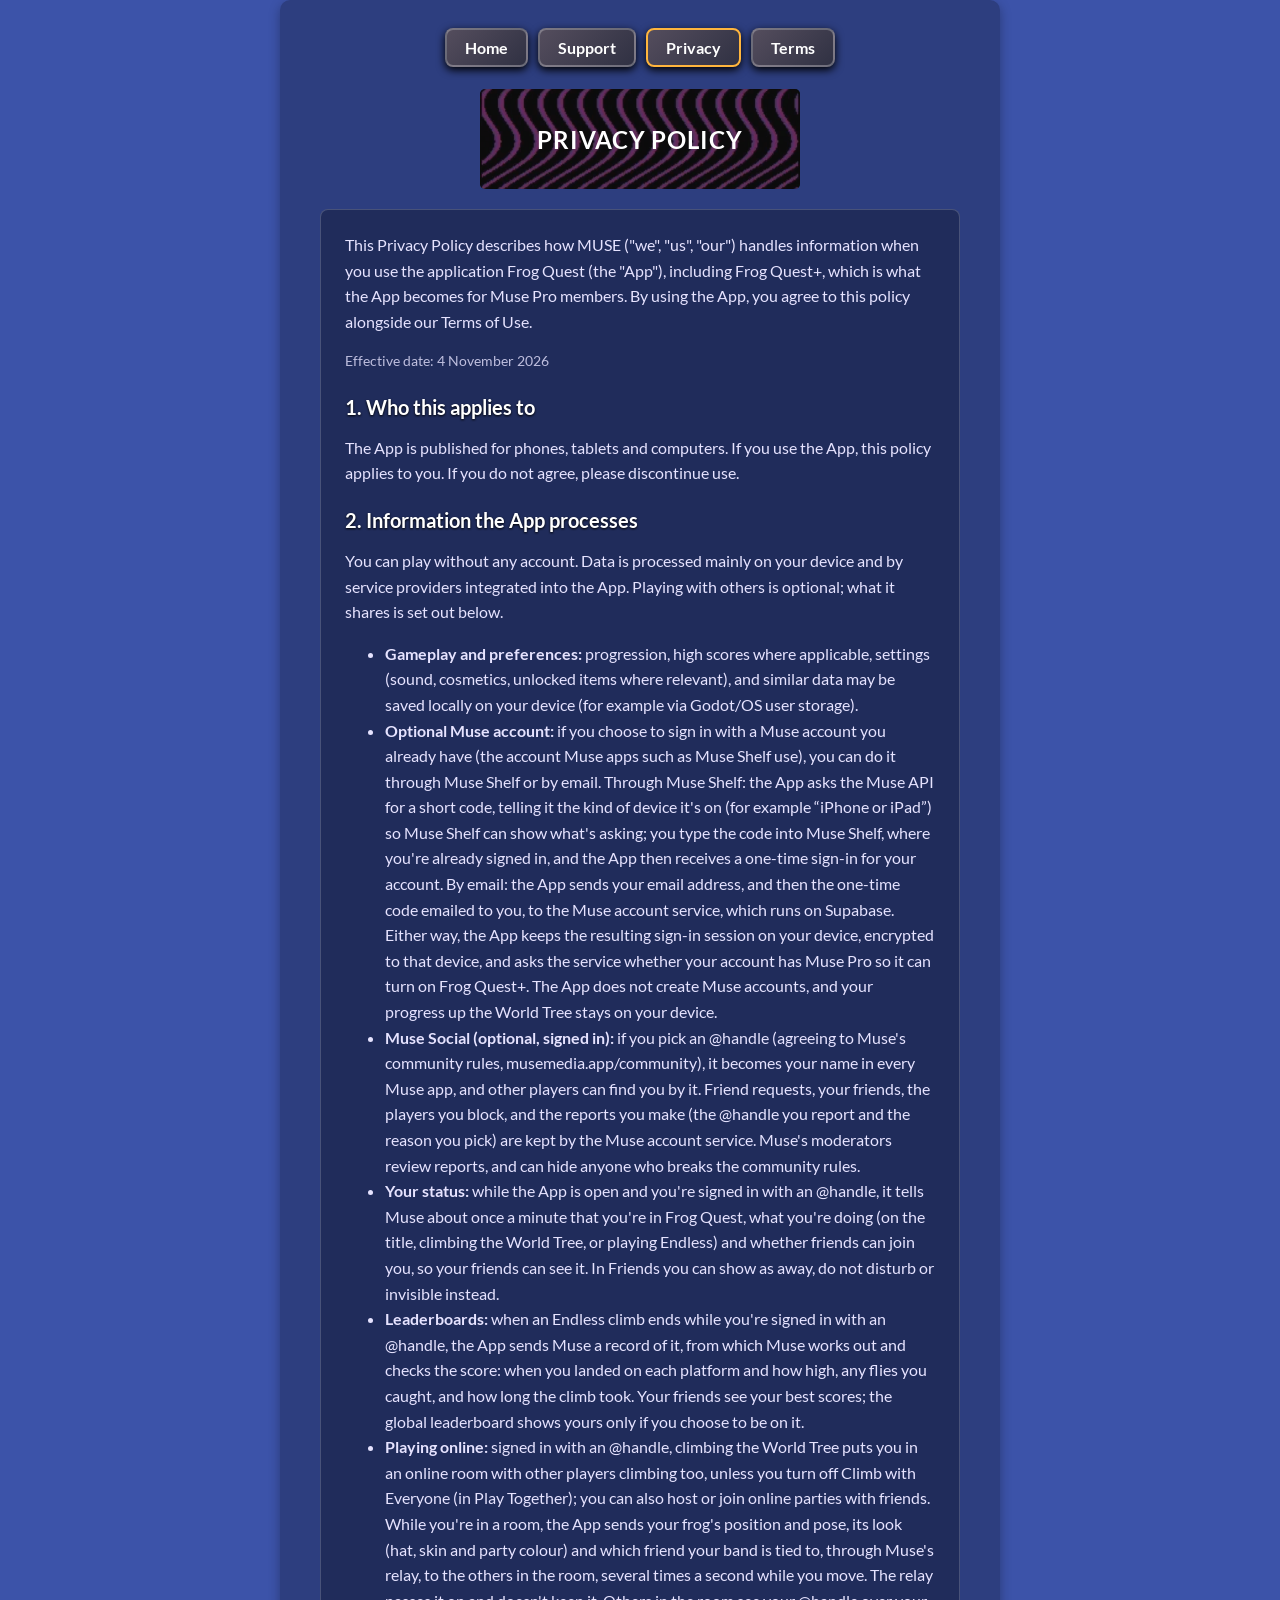
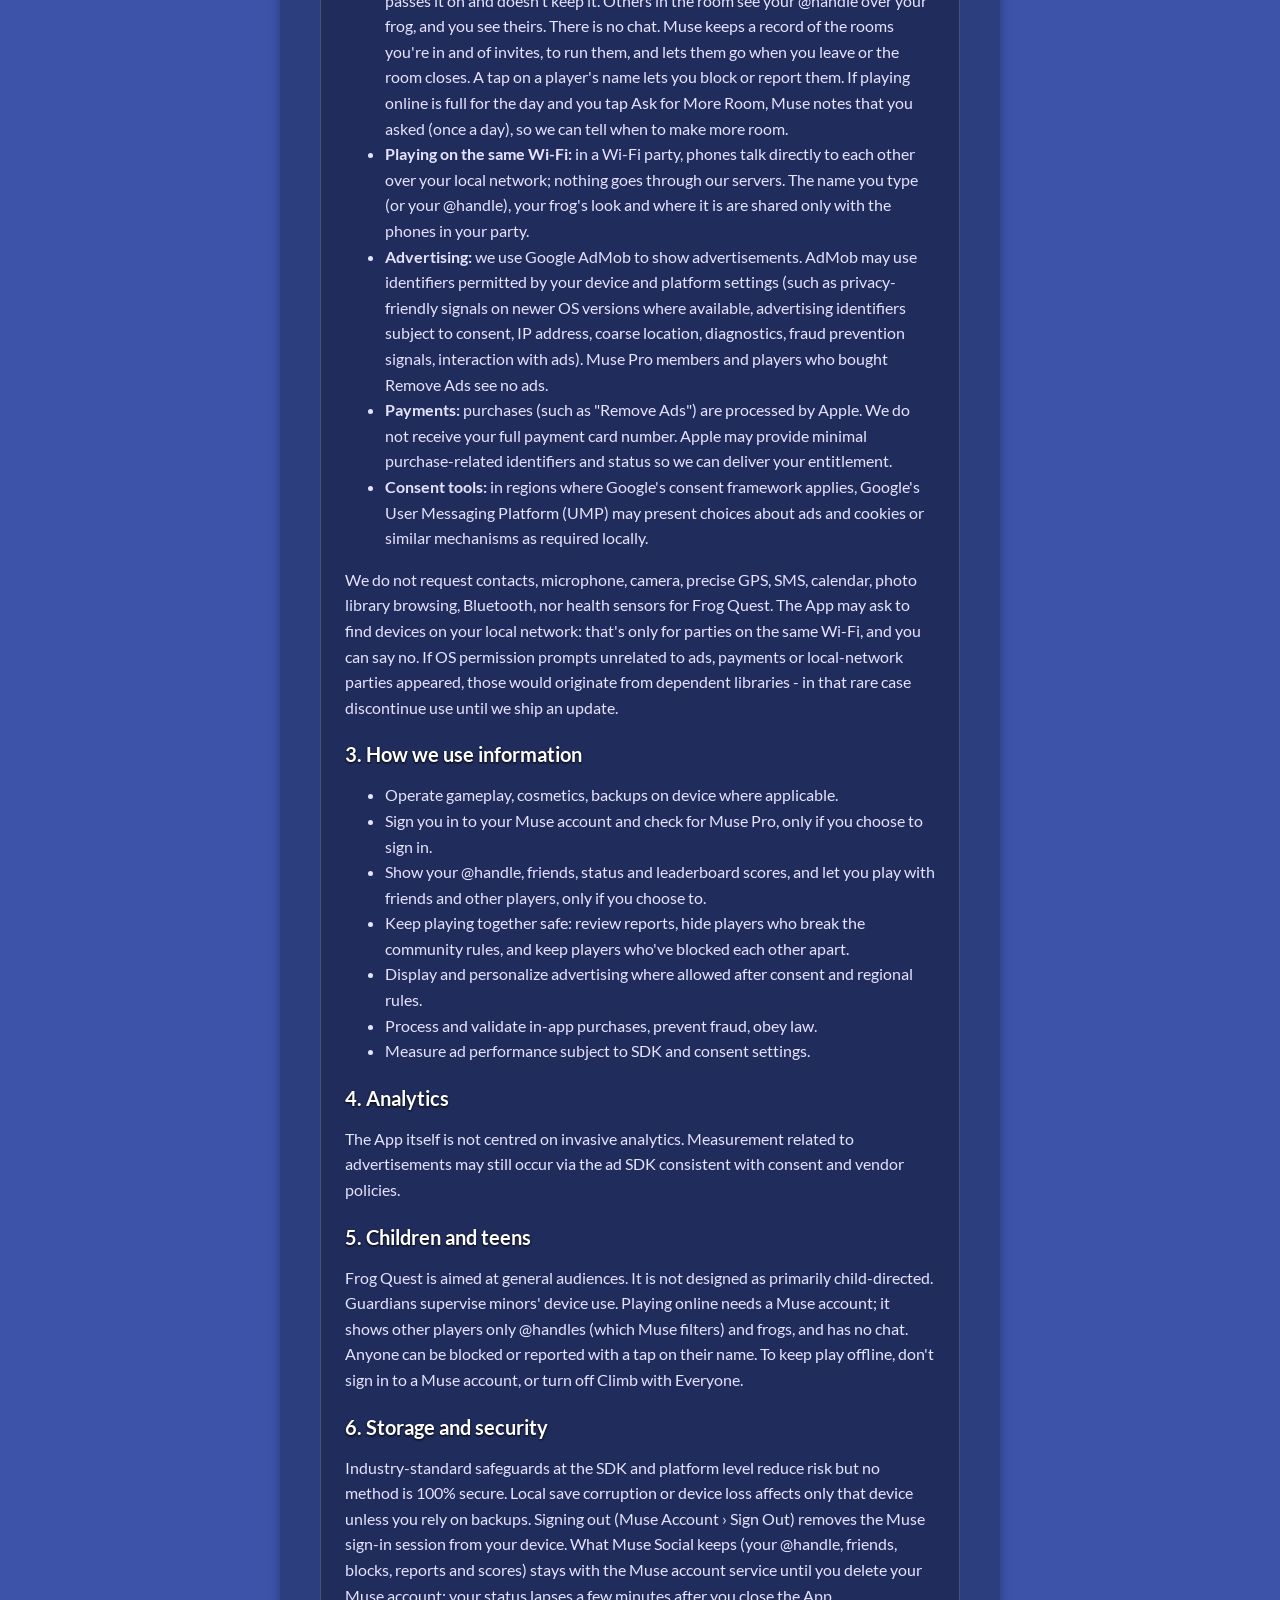
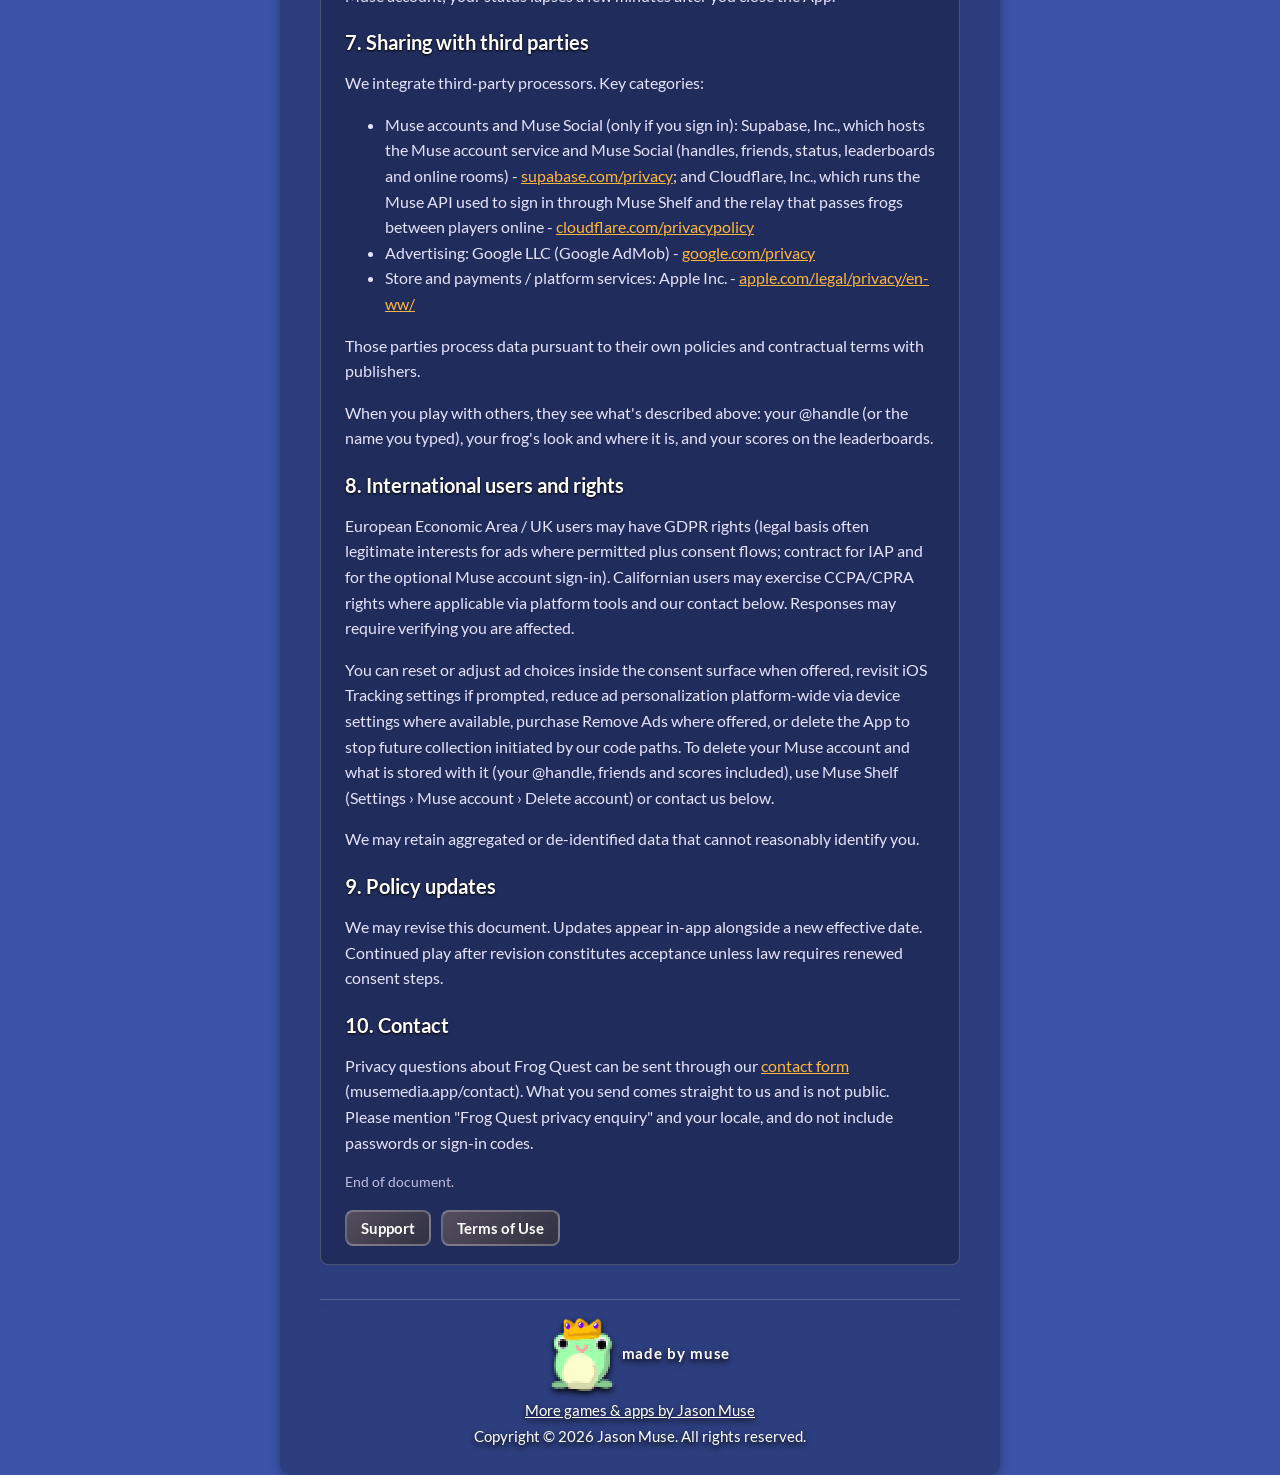
==== commit 5dfc77e9: "Contact goes to Muse's contact form (private, no account needed) instead of public GitHub requests: " ====
--- a/privacy_policy.html
+++ b/privacy_policy.html
@@ -127,7 +127,7 @@
 
         <article class="info-block">
           <h2>10. Contact</h2>
-          <p>Privacy questions about Frog Quest can be sent through our <a href="support.html">support page</a>, where you can open a support request. Please mention "Frog Quest privacy enquiry" and your locale. Support requests are public, so please do not include personal details, passwords or sign-in codes in them.</p>
+          <p>Privacy questions about Frog Quest can be sent through our <a href="https://musemedia.app/contact?app=frog-quest" target="_blank" rel="noopener noreferrer">contact form</a> (musemedia.app/contact). What you send comes straight to us and is not public. Please mention "Frog Quest privacy enquiry" and your locale, and do not include passwords or sign-in codes.</p>
           <p class="meta">End of document.</p>
           <div class="link-row">
             <a class="button secondary" href="support.html">Support</a>
